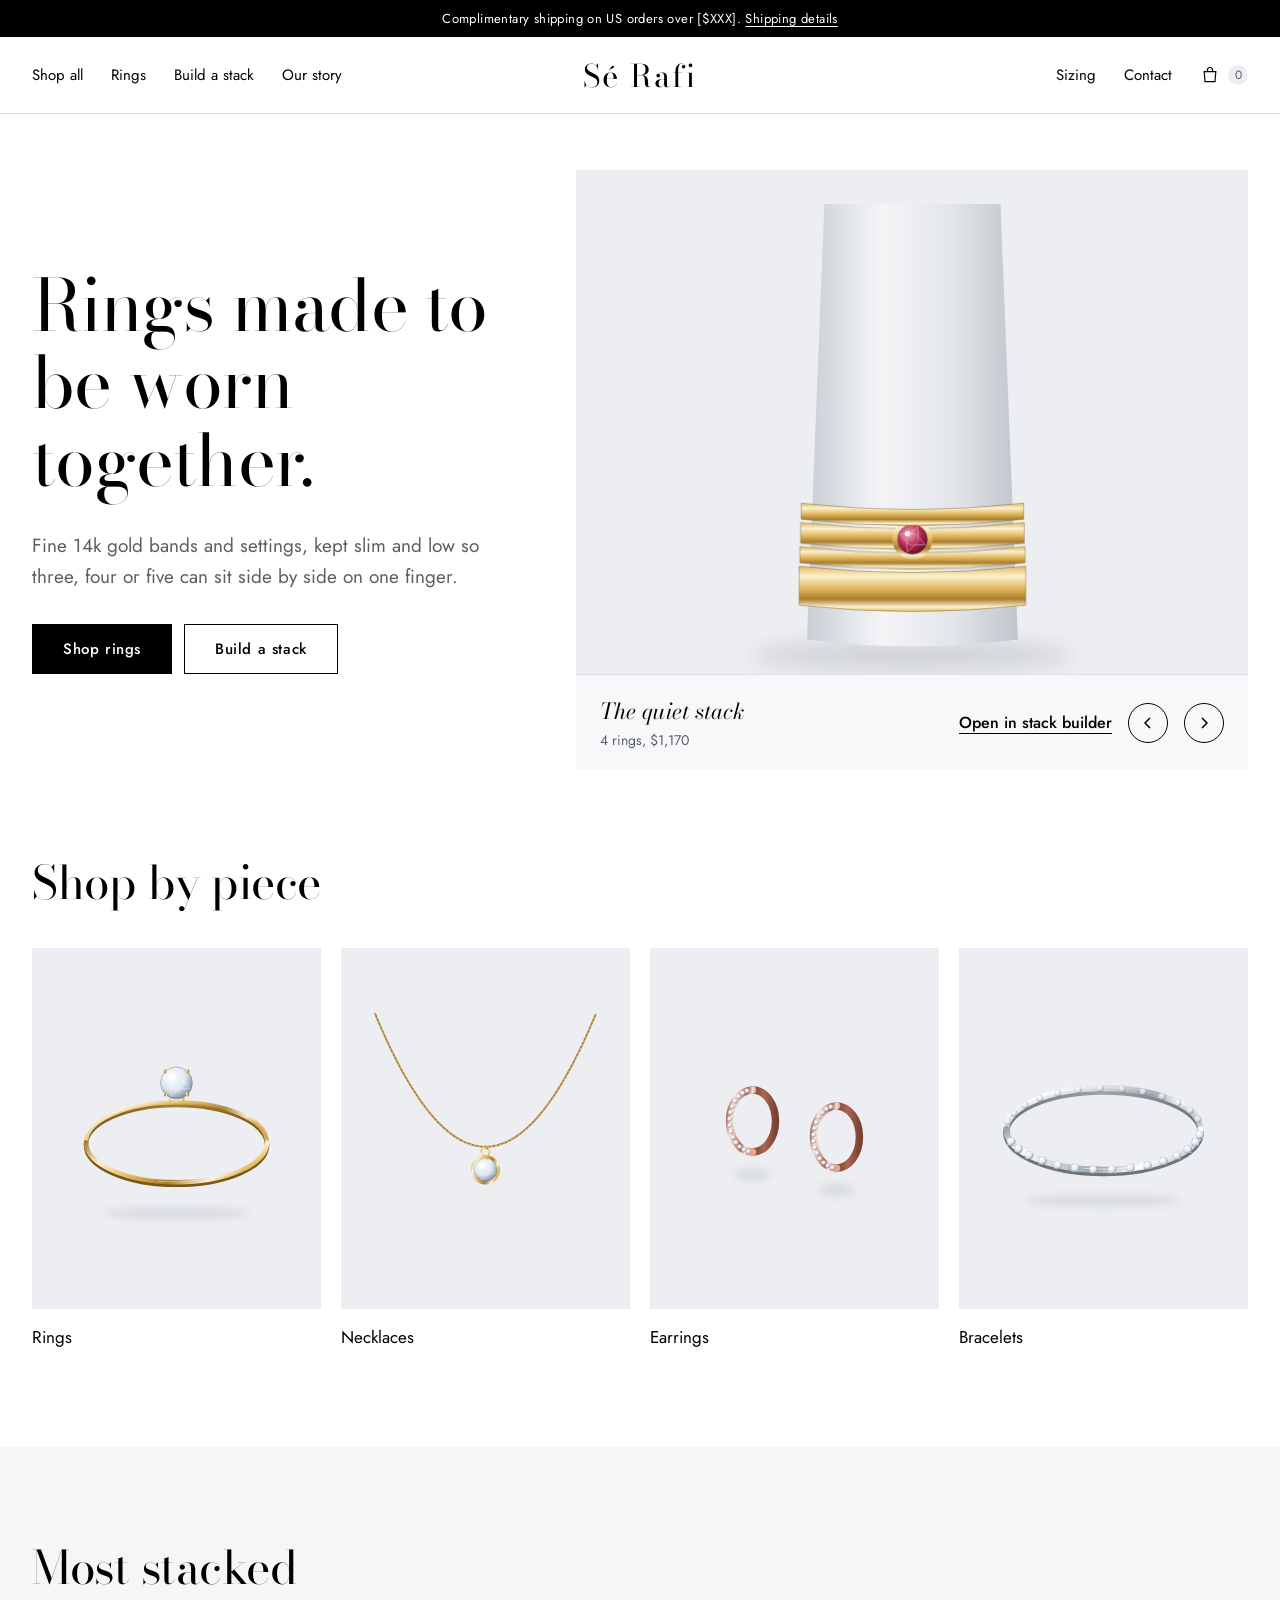
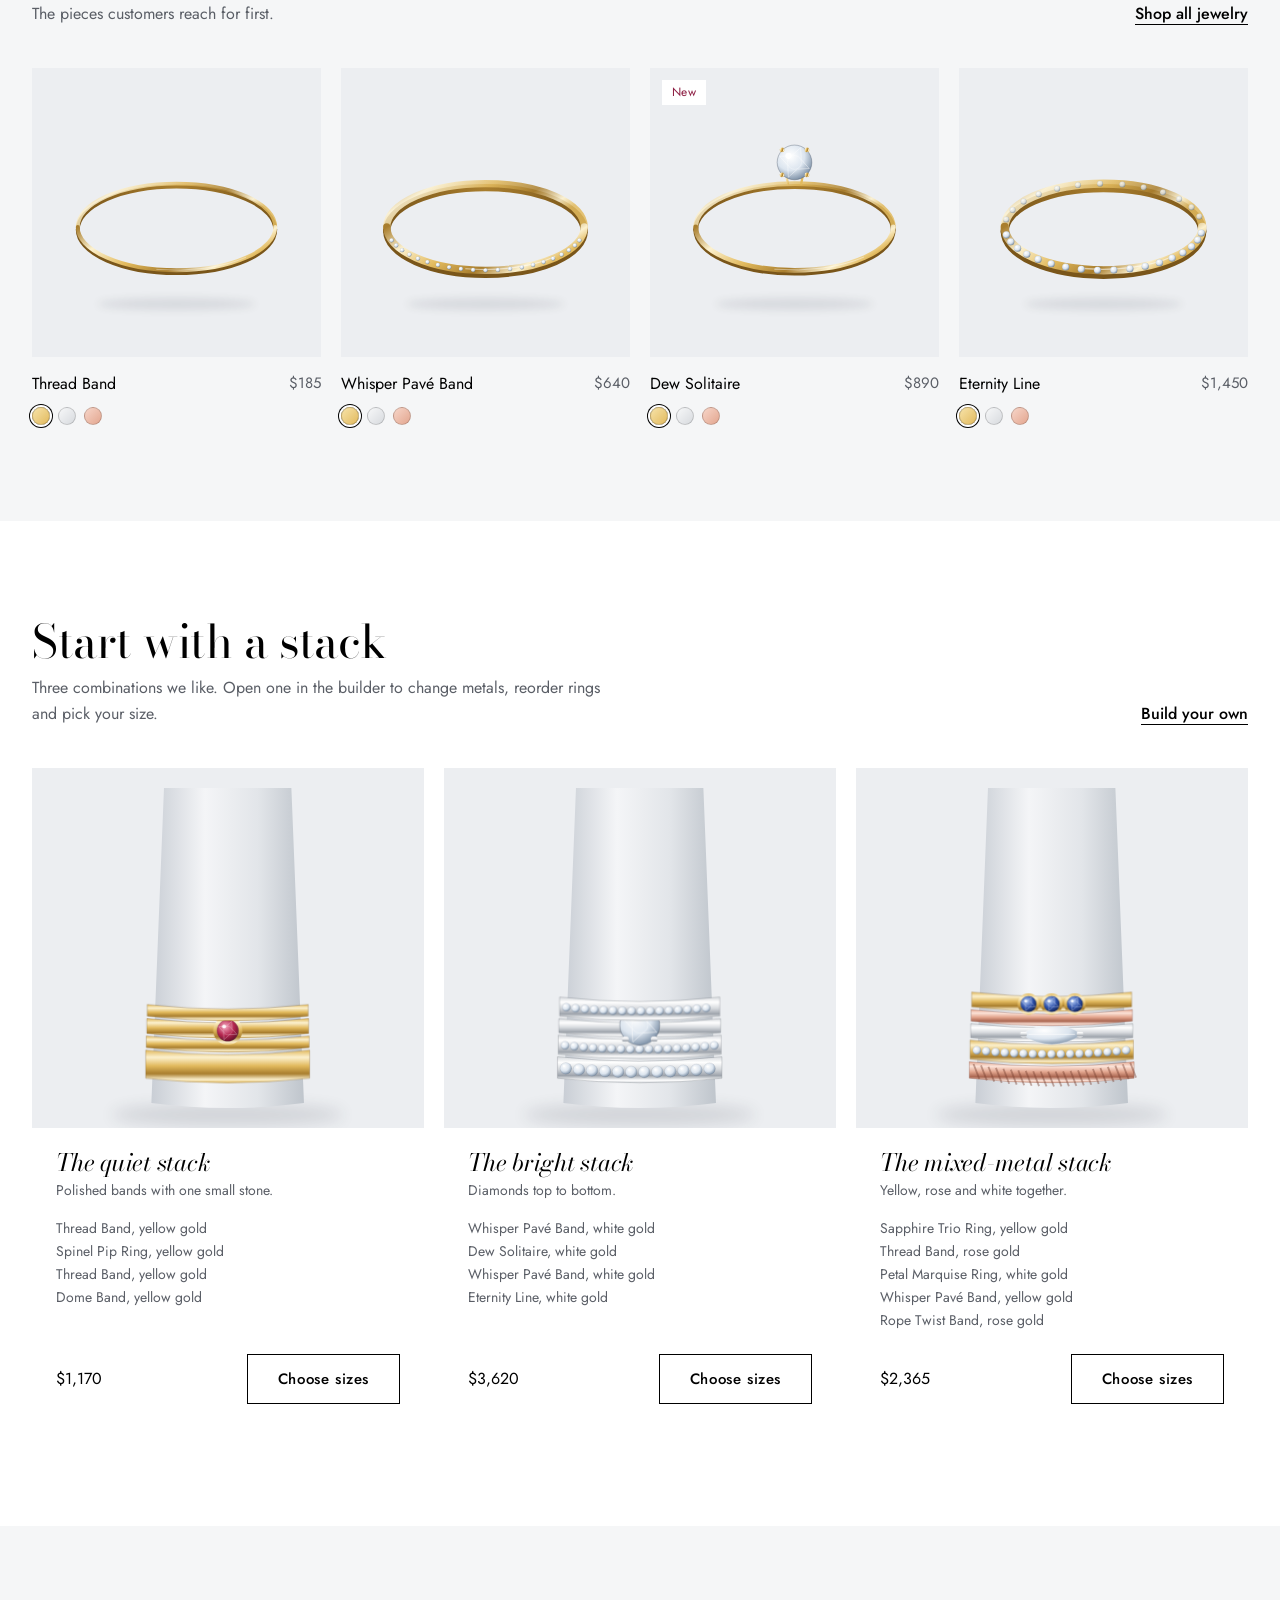
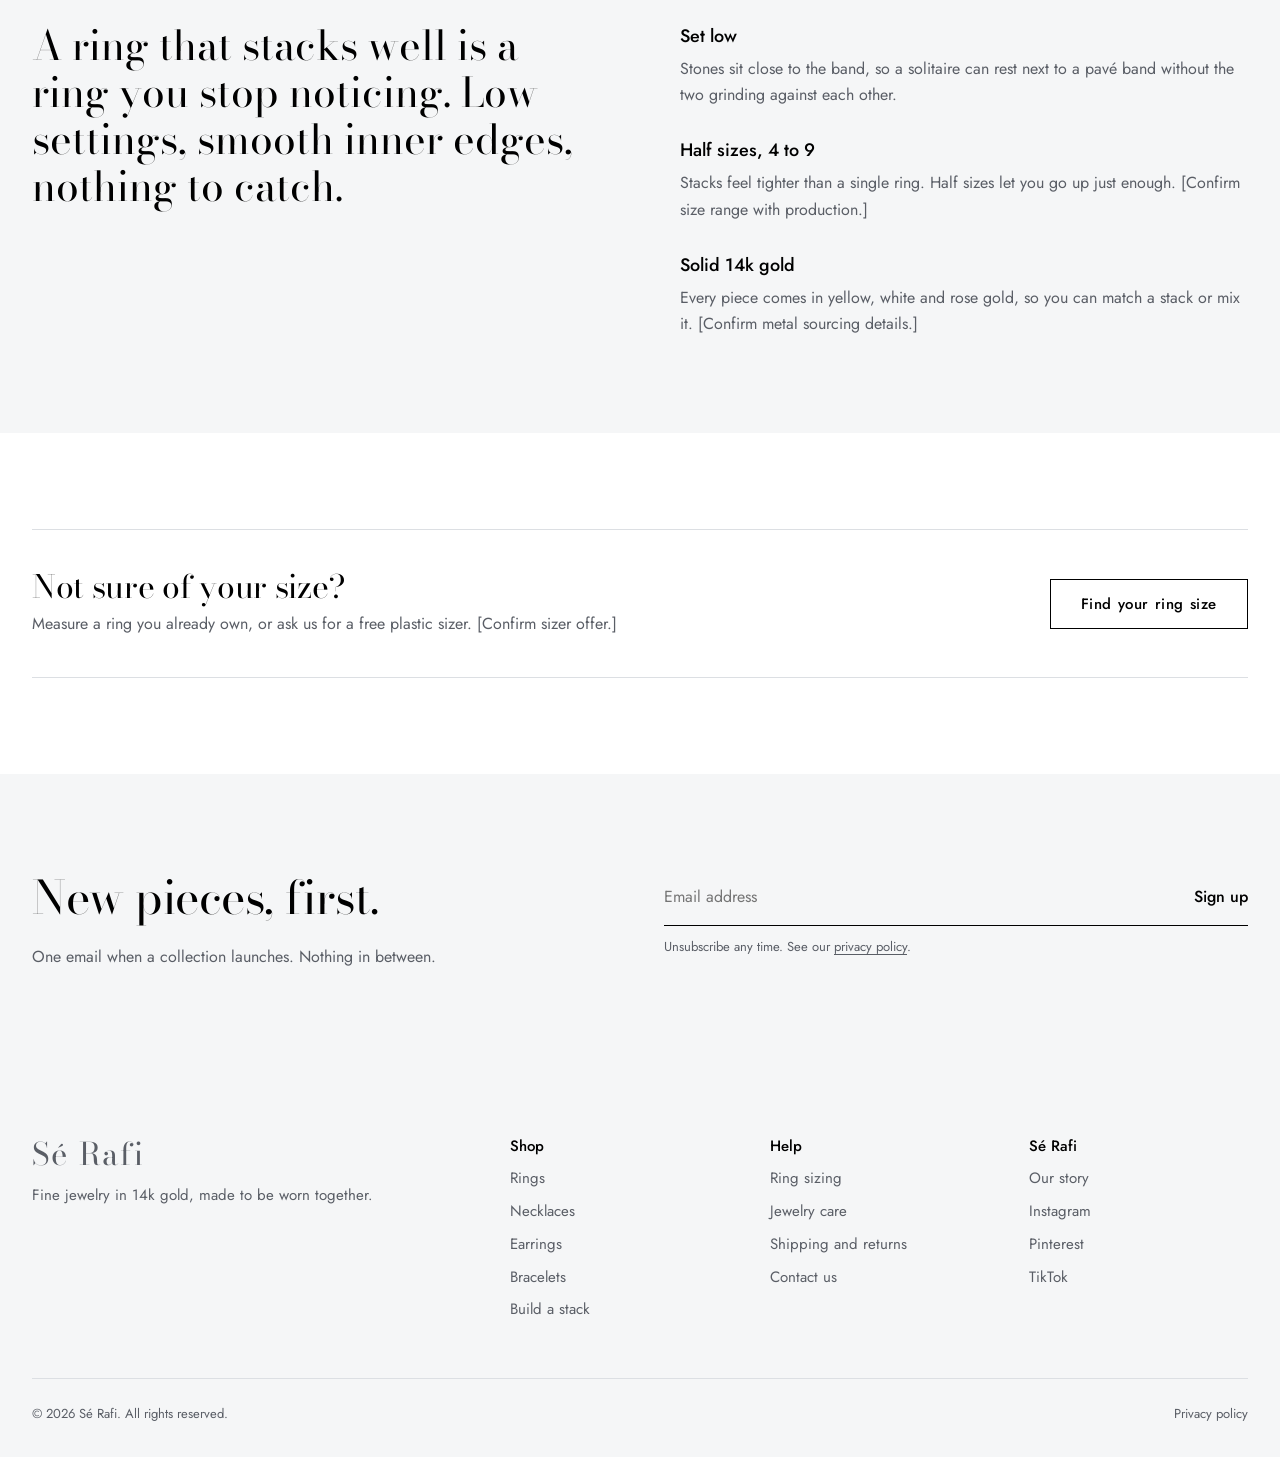
==== index.html @ bdb76cb0 "Build Sé Rafi mockup storefront with Shopify Storefront API hookup Static multi-page site (home, sho" ====
<!doctype html>
<html lang="en">
<head>
<meta charset="utf-8">
<meta name="viewport" content="width=device-width, initial-scale=1">
<title>Sé Rafi | Stackable Fine Jewelry in 14k Gold</title>
<meta name="description" content="Sé Rafi makes fine stackable rings, necklaces, earrings and bracelets in 14k gold with diamonds and colored stones.">
<meta name="robots" content="index, follow, max-image-preview:large">
<link rel="canonical" href="https://bhaleyart.github.io/serafi/">
<meta name="theme-color" content="#FFFFFF">
<meta property="og:type" content="website">
<meta property="og:site_name" content="Sé Rafi">
<meta property="og:locale" content="en_US">
<meta property="og:title" content="Sé Rafi | Stackable Fine Jewelry in 14k Gold">
<meta property="og:description" content="Sé Rafi makes fine stackable rings, necklaces, earrings and bracelets in 14k gold with diamonds and colored stones.">
<meta property="og:url" content="https://bhaleyart.github.io/serafi/">
<meta property="og:image" content="https://bhaleyart.github.io/serafi/assets/og-image.png">
<meta property="og:image:width" content="1200">
<meta property="og:image:height" content="630">
<meta property="og:image:alt" content="A stack of gold and diamond rings on a porcelain hand form">
<meta name="twitter:card" content="summary_large_image">
<meta name="twitter:title" content="Sé Rafi | Stackable Fine Jewelry in 14k Gold">
<meta name="twitter:description" content="Sé Rafi makes fine stackable rings, necklaces, earrings and bracelets in 14k gold with diamonds and colored stones.">
<meta name="twitter:image" content="https://bhaleyart.github.io/serafi/assets/og-image.png">
<link rel="icon" href="favicon.ico" sizes="any">
<link rel="icon" href="assets/favicon.svg" type="image/svg+xml">
<link rel="apple-touch-icon" href="assets/apple-touch-icon.png">
<link rel="manifest" href="site.webmanifest">
<script type="application/ld+json">
{
  "@context": "https://schema.org",
  "@graph": [
    {
      "@type": "JewelryStore",
      "@id": "https://bhaleyart.github.io/serafi/#store",
      "name": "Sé Rafi",
      "url": "https://bhaleyart.github.io/serafi/",
      "logo": "https://bhaleyart.github.io/serafi/assets/logo.png",
      "image": "https://bhaleyart.github.io/serafi/assets/og-image.png",
      "description": "Sé Rafi makes fine stackable rings, necklaces, earrings and bracelets in 14k gold with diamonds and colored stones."
    },
    {
      "@type": "WebSite",
      "@id": "https://bhaleyart.github.io/serafi/#website",
      "name": "Sé Rafi",
      "url": "https://bhaleyart.github.io/serafi/",
      "publisher": {
        "@id": "https://bhaleyart.github.io/serafi/#store"
      }
    }
  ]
}
</script>
<link rel="preconnect" href="https://fonts.googleapis.com">
<link rel="preconnect" href="https://fonts.gstatic.com" crossorigin>
<link href="https://fonts.googleapis.com/css2?family=Bodoni+Moda:ital,opsz,wght@0,6..96,400;0,6..96,500;1,6..96,400&family=Jost:wght@400;500&display=swap" rel="stylesheet">
<link rel="stylesheet" href="css/style.css">
</head>
<body data-root="" data-page="home">
<a class="skip-link" href="#main">Skip to main content</a>
<div class="announce">Complimentary shipping on US orders over [$XXX]. <a href="care/#shipping">Shipping details</a></div>
<header class="site-header">
  <div class="container">
    <div class="nav-left">
      <button class="nav-toggle" aria-label="Open menu" aria-expanded="false" aria-controls="site-nav">
        <svg viewBox="0 0 24 24" fill="none" stroke="currentColor" stroke-width="1.4" stroke-linecap="round" aria-hidden="true"><path d="M4 7h16M4 12h16M4 17h16"/></svg>
      </button>
      <nav class="nav" id="site-nav" aria-label="Main">
        <a href="shop/">Shop all</a>
        <a href="shop/?category=rings">Rings</a>
        <a href="stack/">Build a stack</a>
        <a href="about/">Our story</a>
        <a href="care/" class="only-sm">Sizing and care</a>
        <a href="contact/" class="only-sm">Contact</a>
      </nav>
    </div>
    <a class="wordmark" href="./" aria-label="Sé Rafi home">Sé Rafi</a>
    <div class="nav-right">
      <a class="hide-sm" href="care/#sizing">Sizing</a>
      <a class="hide-sm" href="contact/">Contact</a>
      <button type="button" class="bag-btn" data-open-bag aria-controls="bag"><svg viewBox="0 0 24 24" fill="none" stroke="currentColor" stroke-width="1.4" aria-hidden="true"><path d="M5 8h14l-1 12H6L5 8z"/><path d="M9 8V6a3 3 0 0 1 6 0v2"/></svg><span class="visually-hidden">Open bag,</span><span class="bag-count" data-empty>0</span><span class="visually-hidden">items</span></button>
    </div>
  </div>
</header>

<main id="main" tabindex="-1">

  <section class="hero">
    <div class="container">
      <div>
        <h1>Rings made to be worn together.</h1>
        <p class="lead">Fine 14k gold bands and settings, kept slim and low so three, four or five can sit side by side on one finger.</p>
        <div class="btn-row">
          <a class="btn" href="shop/?category=rings">Shop rings</a>
          <a class="btn btn--line" href="stack/">Build a stack</a>
        </div>
      </div>
      <div class="hero-stage" data-hero-stage>
        <div class="stack-view"></div>
        <div class="stage-bar">
          <div>
            <div class="stage-name">&nbsp;</div>
            <div class="stage-price small">&nbsp;</div>
          </div>
          <span class="spacer"></span>
          <a class="text-link" data-stage-link href="stack/">Open in stack builder</a>
          <button type="button" class="icon-btn" data-stage-prev aria-label="Previous stack"><svg viewBox="0 0 16 16" fill="none" stroke="currentColor" stroke-width="1.5" aria-hidden="true"><path d="M10 3L5 8l5 5"/></svg></button>
          <button type="button" class="icon-btn" data-stage-next aria-label="Next stack"><svg viewBox="0 0 16 16" fill="none" stroke="currentColor" stroke-width="1.5" aria-hidden="true"><path d="M6 3l5 5-5 5"/></svg></button>
        </div>
      </div>
    </div>
  </section>

  <section class="section" style="padding-top:0" aria-labelledby="cat-h">
    <div class="container">
      <div class="section-head"><h2 id="cat-h">Shop by piece</h2></div>
      <div class="cat-grid">
        <a class="cat-tile" href="shop/?category=rings"><div class="img"><img data-cat-img="rings" alt=""></div><span>Rings</span></a>
        <a class="cat-tile" href="shop/?category=necklaces"><div class="img"><img data-cat-img="necklaces" alt=""></div><span>Necklaces</span></a>
        <a class="cat-tile" href="shop/?category=earrings"><div class="img"><img data-cat-img="earrings" alt=""></div><span>Earrings</span></a>
        <a class="cat-tile" href="shop/?category=bracelets"><div class="img"><img data-cat-img="bracelets" alt=""></div><span>Bracelets</span></a>
      </div>
    </div>
  </section>

  <section class="section section--mist" aria-labelledby="best-h">
    <div class="container">
      <div class="section-head">
        <div><h2 id="best-h">Most stacked</h2><p>The pieces customers reach for first.</p></div>
        <a class="text-link" href="shop/">Shop all jewelry</a>
      </div>
      <div class="product-grid" data-grid="bestsellers"></div>
    </div>
  </section>

  <section class="section" aria-labelledby="stacks-h">
    <div class="container">
      <div class="section-head">
        <div><h2 id="stacks-h">Start with a stack</h2><p>Three combinations we like. Open one in the builder to change metals, reorder rings and pick your size.</p></div>
        <a class="text-link" href="stack/">Build your own</a>
      </div>
      <div class="stacks" data-stacks></div>
    </div>
  </section>

  <section class="section section--mist" aria-labelledby="craft-h">
    <div class="container craft">
      <div>
        <h2 id="craft-h" class="visually-hidden">How the rings are made</h2>
        <blockquote>A ring that stacks well is a ring you stop noticing. Low settings, smooth inner edges, nothing to catch.</blockquote>
      </div>
      <dl>
        <div><dt>Set low</dt><dd>Stones sit close to the band, so a solitaire can rest next to a pavé band without the two grinding against each other.</dd></div>
        <div><dt>Half sizes, 4 to 9</dt><dd>Stacks feel tighter than a single ring. Half sizes let you go up just enough. [Confirm size range with production.]</dd></div>
        <div><dt>Solid 14k gold</dt><dd>Every piece comes in yellow, white and rose gold, so you can match a stack or mix it. [Confirm metal sourcing details.]</dd></div>
      </dl>
    </div>
  </section>

  <section class="section" aria-labelledby="size-h">
    <div class="container">
      <div class="band">
        <div><h2 id="size-h">Not sure of your size?</h2><p>Measure a ring you already own, or ask us for a free plastic sizer. [Confirm sizer offer.]</p></div>
        <a class="btn btn--line" href="care/#sizing">Find your ring size</a>
      </div>
    </div>
  </section>

</main>

<section class="section section--mist" aria-labelledby="news-h">
  <div class="container newsletter">
    <div>
      <h2 id="news-h">New pieces, first.</h2>
      <p class="muted" style="margin:0">One email when a collection launches. Nothing in between.</p>
    </div>
    <div>
      <form class="inline-form" action="https://formspree.io/f/YOUR_FORM_ID" method="post" data-placeholder-form>
        <label class="visually-hidden" for="news-email">Email address</label>
        <input id="news-email" type="email" name="email" placeholder="Email address" autocomplete="email" required>
        <button type="submit">Sign up</button>
      </form>
      <p class="form-note" data-form-note>Unsubscribe any time. See our <a href="privacy/">privacy policy</a>.</p>
    </div>
  </div>
</section>

<footer class="site-footer">
  <div class="container">
    <div class="footer-grid">
      <div>
        <a class="wordmark" href="./">Sé Rafi</a>
        <p class="muted" style="max-width:24em">Fine jewelry in 14k gold, made to be worn together.</p>
      </div>
      <div>
        <h3>Shop</h3>
        <ul>
          <li><a href="shop/?category=rings">Rings</a></li>
          <li><a href="shop/?category=necklaces">Necklaces</a></li>
          <li><a href="shop/?category=earrings">Earrings</a></li>
          <li><a href="shop/?category=bracelets">Bracelets</a></li>
          <li><a href="stack/">Build a stack</a></li>
        </ul>
      </div>
      <div>
        <h3>Help</h3>
        <ul>
          <li><a href="care/#sizing">Ring sizing</a></li>
          <li><a href="care/#care">Jewelry care</a></li>
          <li><a href="care/#shipping">Shipping and returns</a></li>
          <li><a href="contact/">Contact us</a></li>
        </ul>
      </div>
      <div>
        <h3>Sé Rafi</h3>
        <ul>
          <li><a href="about/">Our story</a></li>
          <li><a href="#">Instagram</a></li>
          <li><a href="#">Pinterest</a></li>
          <li><a href="#">TikTok</a></li>
        </ul>
      </div>
    </div>
    <div class="footer-base">
      <span>&copy; <span data-year>2026</span> Sé Rafi. All rights reserved.</span>
      <a href="privacy/">Privacy policy</a>
    </div>
  </div>
</footer>

<div class="drawer-scrim" data-close-bag></div>
<aside class="drawer" id="bag" aria-hidden="true" aria-labelledby="bag-h" role="dialog" aria-modal="true">
  <div class="drawer-head">
    <h2 id="bag-h">Your bag</h2>
    <button type="button" class="icon-btn" data-close-bag aria-label="Close bag"><svg viewBox="0 0 16 16" fill="none" stroke="currentColor" stroke-width="1.5" aria-hidden="true"><path d="M3.5 3.5l9 9M12.5 3.5l-9 9"/></svg></button>
  </div>
  <div class="drawer-body"></div>
  <div class="drawer-foot" hidden>
    <div class="total"><span>Subtotal</span><span data-subtotal></span></div>
    <p class="small muted" style="margin:0">Shipping and taxes are calculated at checkout.</p>
    <button type="button" class="btn btn--block" data-checkout>Check out</button>
    <p class="demo-note" data-demo-note hidden>This is a demo store. Checkout opens once the Shopify store is connected.</p>
  </div>
</aside>

<script src="js/config.js"></script>
<script src="js/art.js"></script>
<script src="js/catalog.js"></script>
<script src="js/shopify.js"></script>
<script src="js/main.js"></script>
</body>
</html>
---- css/style.css ----
/* Sé Rafi — site styles */
:root {
  --white: #FFFFFF;
  --mist: #F5F6F7;
  --moonstone: #ECEEF1;
  --line: #DCDFE3;
  --hematite: #5A5E66;
  --ink: #000000;
  --spinel: #8E1F44;
  --spinel-dark: #6E1633;
  --yellow: #E2BA5E;
  --white-gold: #D7DADE;
  --rose: #E3A68F;
  --max: 1320px;
  --display: "Bodoni Moda", "Didot", Georgia, serif;
  --body: "Jost", "Futura", system-ui, sans-serif;
}

*, *::before, *::after { box-sizing: border-box; }
html { scroll-behavior: smooth; -webkit-text-size-adjust: 100%; }
body {
  margin: 0;
  font-family: var(--body);
  font-weight: 400;
  font-size: 16px;
  line-height: 1.65;
  color: var(--ink);
  background: var(--white);
  -webkit-font-smoothing: antialiased;
}
img, svg { display: block; max-width: 100%; }
a { color: inherit; text-decoration-thickness: 1px; text-underline-offset: 3px; }
button, input, select, textarea { font: inherit; color: inherit; }
h1, h2, h3 { font-family: var(--display); font-weight: 400; line-height: 1.08; margin: 0 0 .45em; letter-spacing: -.01em; }
h1 { font-size: clamp(40px, 5.6vw, 76px); }
h2 { font-size: clamp(32px, 3.6vw, 48px); }
h3 { font-size: 24px; }
p { margin: 0 0 1em; }
.lead { font-size: 19px; line-height: 1.6; color: var(--hematite); max-width: 34em; }
.muted { color: var(--hematite); }
.small { font-size: 14px; }

:focus-visible { outline: 2px solid var(--spinel); outline-offset: 3px; }
.skip-link { position: absolute; left: -9999px; top: 8px; background: var(--ink); color: var(--white); padding: 10px 16px; z-index: 100; }
.skip-link:focus { left: 8px; }
.visually-hidden { position: absolute !important; width: 1px; height: 1px; overflow: hidden; clip: rect(0 0 0 0); white-space: nowrap; }

.container { width: 100%; max-width: var(--max); margin: 0 auto; padding: 0 32px; }
.section { padding: 96px 0; }
.section--mist { background: var(--mist); }
.section-head { display: flex; align-items: end; justify-content: space-between; gap: 24px; margin-bottom: 40px; flex-wrap: wrap; }
.section-head h2 { margin: 0; }
.section-head p { margin: 8px 0 0; color: var(--hematite); max-width: 36em; }

/* Buttons and links */
.btn {
  display: inline-flex; align-items: center; justify-content: center; gap: 10px;
  min-height: 50px; padding: 0 30px;
  font-family: var(--body); font-weight: 500; font-size: 15px; letter-spacing: .04em;
  text-decoration: none; background: var(--ink); color: var(--white);
  border: 1px solid var(--ink); border-radius: 0; cursor: pointer;
  transition: background .2s, color .2s;
}
.btn:hover { background: var(--spinel-dark); border-color: var(--spinel-dark); }
.btn--line { background: transparent; color: var(--ink); }
.btn--line:hover { background: var(--ink); color: var(--white); border-color: var(--ink); }
.btn--block { width: 100%; }
.btn[disabled], .btn[aria-disabled="true"] { background: var(--line); border-color: var(--line); color: var(--hematite); cursor: not-allowed; }
.btn-row { display: flex; flex-wrap: wrap; gap: 12px; }
.text-link { font-weight: 500; text-decoration: underline; text-underline-offset: 5px; background: none; border: 0; padding: 0; cursor: pointer; }
.text-link:hover { color: var(--spinel); }

/* Announcement + header */
.announce { background: var(--ink); color: var(--white); text-align: center; font-size: 13px; letter-spacing: .03em; padding: 8px 16px; }
.announce a { color: inherit; }
.site-header { position: sticky; top: 0; z-index: 40; background: var(--white); border-bottom: 1px solid var(--line); }
.site-header .container { display: grid; grid-template-columns: 1fr auto 1fr; align-items: center; min-height: 76px; gap: 16px; }
.wordmark { font-family: var(--display); font-size: 31px; letter-spacing: .06em; text-decoration: none; white-space: nowrap; line-height: 1; justify-self: center; }
.nav, .nav-right { display: flex; align-items: center; gap: 28px; font-size: 15px; }
.nav-right { justify-content: flex-end; }
.nav a, .nav-right a, .bag-btn { text-decoration: none; padding: 6px 0; border-bottom: 1px solid transparent; }
.nav a:hover, .nav-right a:hover, .nav a[aria-current="page"] { border-bottom-color: currentColor; }
.bag-btn { background: none; border: 0; cursor: pointer; display: inline-flex; align-items: center; gap: 8px; font-size: 15px; }
.bag-btn svg { width: 20px; height: 20px; }
.bag-count { min-width: 20px; height: 20px; padding: 0 6px; border-radius: 10px; background: var(--ink); color: var(--white); font-size: 12px; line-height: 20px; text-align: center; }
.bag-count[data-empty] { background: var(--moonstone); color: var(--hematite); }
.nav-toggle { display: none; background: none; border: 0; padding: 8px; margin-left: -8px; cursor: pointer; }
.nav-toggle svg { width: 24px; height: 24px; }

/* Hero */
.hero { padding: 56px 0 88px; }
.hero .container { display: grid; grid-template-columns: 5fr 7fr; gap: 64px; align-items: center; }
.hero h1 { max-width: 9.5em; }
.hero .lead { margin-bottom: 32px; }
.hero-stage { background: var(--moonstone); display: grid; grid-template-rows: 1fr auto; min-height: 600px; }
.hero-stage .stack-view { padding: 32px 32px 0; display: flex; justify-content: center; align-items: flex-end; }
.hero-stage .stack-view svg { height: 470px; width: auto; }
.stage-bar { display: flex; align-items: center; gap: 16px; padding: 18px 24px; background: rgba(255,255,255,.6); border-top: 1px solid var(--line); }
.stage-bar .stage-name { font-family: var(--display); font-style: italic; font-size: 22px; }
.stage-bar .stage-price { color: var(--hematite); }
.stage-bar .spacer { flex: 1; }
.icon-btn { width: 40px; height: 40px; display: inline-grid; place-items: center; border: 1px solid var(--ink); background: transparent; cursor: pointer; border-radius: 50%; }
.icon-btn:hover { background: var(--ink); color: var(--white); }
.icon-btn svg { width: 16px; height: 16px; }

/* The ring drop: rings settle onto the form one after another */
.stack-ring { animation: settle .55s cubic-bezier(.2,.8,.3,1) both; animation-delay: calc(var(--i) * 90ms); }
@keyframes settle { from { transform: translateY(-46px); opacity: 0; } to { transform: none; opacity: 1; } }
@media (prefers-reduced-motion: reduce) {
  .stack-ring { animation: none; }
  html { scroll-behavior: auto; }
}

/* Category tiles */
.cat-grid { display: grid; grid-template-columns: repeat(4, 1fr); gap: 20px; }
.cat-tile { text-decoration: none; display: block; }
.cat-tile .img { background: var(--moonstone); aspect-ratio: 4 / 5; display: grid; place-items: center; overflow: hidden; }
.cat-tile .img img { width: 92%; transition: transform .5s ease; }
.cat-tile:hover .img img { transform: scale(1.04); }
.cat-tile span { display: block; margin-top: 14px; font-size: 17px; }
.cat-tile:hover span { text-decoration: underline; text-underline-offset: 5px; }

/* Product grid + cards */
.product-grid { display: grid; grid-template-columns: repeat(4, 1fr); gap: 40px 20px; }
.card { position: relative; }
.card-img { display: block; background: var(--moonstone); aspect-ratio: 1; overflow: hidden; }
.card-img img { width: 100%; height: 100%; object-fit: cover; }
.card-body { padding-top: 14px; display: grid; grid-template-columns: 1fr auto; gap: 2px 12px; align-items: start; }
.card-title { font-size: 16px; text-decoration: none; }
.card-title::after { content: ""; position: absolute; inset: 0 0 auto 0; aspect-ratio: 1; }
.card-title:hover { text-decoration: underline; }
.card-price { color: var(--hematite); font-size: 15px; }
.card .swatches { grid-column: 1 / -1; margin-top: 8px; position: relative; z-index: 1; }
.badge { position: absolute; top: 12px; left: 12px; z-index: 1; font-size: 12px; letter-spacing: .03em; background: var(--white); padding: 3px 10px; }
.badge--new { color: var(--spinel); }

.swatches { display: flex; gap: 8px; }
.swatch { width: 18px; height: 18px; border-radius: 50%; border: 1px solid rgba(0,0,0,.18); padding: 0; cursor: pointer; background: var(--yellow); }
.swatch[data-metal="white"] { background: linear-gradient(135deg, #F7F8F9, var(--white-gold)); }
.swatch[data-metal="yellow"] { background: linear-gradient(135deg, #F7E3A9, var(--yellow)); }
.swatch[data-metal="rose"] { background: linear-gradient(135deg, #F7D6C9, var(--rose)); }
.swatch[aria-pressed="true"], .swatch[aria-checked="true"] { box-shadow: 0 0 0 2px var(--white), 0 0 0 3px var(--ink); }

/* Ready-made stacks */
.stacks { display: grid; grid-template-columns: repeat(3, 1fr); gap: 20px; }
.stack-card { background: var(--white); display: flex; flex-direction: column; }
.stack-card .stack-view { background: var(--moonstone); height: 360px; padding-top: 20px; display: flex; justify-content: center; align-items: flex-end; overflow: hidden; }
.stack-card .stack-view svg { height: 340px; width: auto; }
.stack-card .body { padding: 22px 24px 26px; display: flex; flex-direction: column; gap: 4px; flex: 1; }
.stack-card h3 { margin: 0; font-style: italic; }
.stack-card ul { list-style: none; padding: 0; margin: 10px 0 18px; font-size: 14px; color: var(--hematite); }
.stack-card .row { margin-top: auto; display: flex; align-items: center; justify-content: space-between; gap: 12px; }

/* Craft */
.craft { display: grid; grid-template-columns: 1fr 1fr; gap: 80px; }
.craft blockquote { margin: 0; font-family: var(--display); font-size: clamp(30px, 3.2vw, 44px); line-height: 1.15; }
.craft dl { margin: 0; display: grid; gap: 28px; }
.craft dt { font-size: 18px; font-weight: 500; margin-bottom: 4px; }
.craft dd { margin: 0; color: var(--hematite); }

/* Split band (sizing) */
.band { display: grid; grid-template-columns: 1fr auto; gap: 32px; align-items: center; border-top: 1px solid var(--line); border-bottom: 1px solid var(--line); padding: 40px 0; }
.band h2 { font-size: 32px; margin: 0 0 6px; }
.band p { margin: 0; color: var(--hematite); }

/* Newsletter */
.newsletter { display: grid; grid-template-columns: 1fr 1fr; gap: 48px; align-items: end; }
.inline-form { display: flex; border-bottom: 1px solid var(--ink); }
.inline-form input { flex: 1; border: 0; background: transparent; padding: 14px 0; font-size: 16px; min-width: 0; }
.inline-form input:focus { outline: none; }
.inline-form:focus-within { border-bottom-width: 2px; }
.inline-form button { border: 0; background: none; font-weight: 500; cursor: pointer; padding: 0 0 0 16px; }
.form-note { font-size: 13px; color: var(--hematite); margin-top: 10px; }

/* Footer */
.site-footer { background: var(--mist); padding: 72px 0 32px; margin-top: 0; font-size: 15px; }
.footer-grid { display: grid; grid-template-columns: 2fr 1fr 1fr 1fr; gap: 40px; }
.site-footer .wordmark { display: inline-block; margin-bottom: 14px; }
.site-footer h3 { font-family: var(--body); font-size: 15px; font-weight: 500; margin: 0 0 12px; letter-spacing: 0; }
.site-footer ul { list-style: none; margin: 0; padding: 0; display: grid; gap: 8px; }
.site-footer a { text-decoration: none; color: var(--hematite); }
.site-footer a:hover { color: var(--ink); text-decoration: underline; }
.footer-base { margin-top: 56px; padding-top: 24px; border-top: 1px solid var(--line); display: flex; justify-content: space-between; gap: 16px; flex-wrap: wrap; color: var(--hematite); font-size: 13px; }

/* Page header for inner pages */
.page-head { padding: 56px 0 28px; }
.page-head h1 { margin-bottom: 10px; }
.crumbs { font-size: 14px; color: var(--hematite); margin-bottom: 18px; }
.crumbs a { text-decoration: none; }
.crumbs a:hover { text-decoration: underline; }

/* Shop filters */
.filters { display: flex; flex-wrap: wrap; align-items: center; gap: 16px 32px; padding: 16px 0; border-top: 1px solid var(--line); border-bottom: 1px solid var(--line); margin-bottom: 40px; }
.tabs { display: flex; flex-wrap: wrap; gap: 4px 24px; }
.tab { background: none; border: 0; padding: 6px 0; cursor: pointer; border-bottom: 1px solid transparent; font-size: 15px; }
.tab[aria-pressed="true"] { border-bottom-color: var(--ink); }
.tab:hover { border-bottom-color: var(--hematite); }
.filters .spacer { flex: 1; }
.filter-metal { display: flex; align-items: center; gap: 10px; font-size: 14px; color: var(--hematite); }
.select { appearance: none; border: 1px solid var(--line); background: var(--white) url("data:image/svg+xml,%3Csvg xmlns='http://www.w3.org/2000/svg' viewBox='0 0 12 8'%3E%3Cpath d='M1 1l5 5 5-5' fill='none' stroke='%23000' stroke-width='1.3'/%3E%3C/svg%3E") no-repeat right 12px center / 10px; padding: 9px 36px 9px 12px; font-size: 14px; cursor: pointer; border-radius: 0; }
.result-count { font-size: 14px; color: var(--hematite); }
.empty { padding: 64px 0; text-align: center; color: var(--hematite); }

/* Product page */
.pdp { display: grid; grid-template-columns: 7fr 5fr; gap: 64px; padding: 32px 0 96px; align-items: start; }
.gallery-main { background: var(--moonstone); aspect-ratio: 1; }
.gallery-main img { width: 100%; height: 100%; object-fit: cover; }
.thumbs { display: flex; gap: 10px; margin-top: 10px; }
.thumb { width: 84px; height: 84px; background: var(--moonstone); border: 1px solid transparent; padding: 0; cursor: pointer; }
.thumb img { width: 100%; height: 100%; object-fit: cover; }
.thumb[aria-current="true"] { border-color: var(--ink); }
.pdp-info { position: sticky; top: 100px; }
.pdp-info h1 { font-size: clamp(34px, 3.4vw, 46px); margin-bottom: 8px; }
.pdp-price { font-size: 20px; margin-bottom: 24px; }
.option { border: 0; padding: 0; margin: 0 0 24px; }
.option legend { font-size: 15px; margin-bottom: 10px; display: flex; gap: 8px; width: 100%; }
.option legend .val { color: var(--hematite); }
.option legend .aside { margin-left: auto; font-size: 14px; }
.option .swatches .swatch { width: 30px; height: 30px; }
.size-grid { display: grid; grid-template-columns: repeat(6, 1fr); gap: 6px; }
.size-btn { min-height: 44px; border: 1px solid var(--line); background: var(--white); cursor: pointer; font-size: 14px; }
.size-btn:hover { border-color: var(--ink); }
.size-btn[aria-checked="true"] { background: var(--ink); color: var(--white); border-color: var(--ink); }
.size-btn[data-soldout] { color: #A3A7AD; text-decoration: line-through; }
.pdp-actions { display: grid; gap: 12px; margin: 8px 0 12px; }
.status { min-height: 1.6em; font-size: 14px; color: var(--hematite); }
.status[data-tone="error"] { color: var(--spinel); }
.pdp-desc { margin-top: 28px; }
.accordion { border-top: 1px solid var(--line); margin-top: 28px; }
.accordion details { border-bottom: 1px solid var(--line); }
.accordion summary { list-style: none; cursor: pointer; padding: 16px 0; display: flex; justify-content: space-between; font-weight: 500; }
.accordion summary::-webkit-details-marker { display: none; }
.accordion summary::after { content: "+"; font-weight: 300; font-size: 22px; line-height: 1; }
.accordion details[open] summary::after { content: "\2212"; }
.accordion .content { padding: 0 0 18px; color: var(--hematite); }
.accordion ul { margin: 0; padding-left: 18px; }

/* Stack builder */
.builder { display: grid; grid-template-columns: 5fr 7fr; gap: 56px; padding: 16px 0 96px; align-items: start; }
.builder-stage { position: sticky; top: 100px; background: var(--moonstone); display: flex; flex-direction: column; }
.builder-stage .stack-view { display: flex; justify-content: center; align-items: flex-end; padding: 24px 24px 0; min-height: 520px; }
.builder-stage .stack-view svg { height: 500px; width: auto; }
.builder-stage .stage-bar { flex-wrap: wrap; }
.builder-empty { align-self: center; margin: auto; text-align: center; color: var(--hematite); max-width: 18em; }
.presets { display: flex; flex-wrap: wrap; gap: 8px; margin-bottom: 32px; }
.chip { border: 1px solid var(--line); background: var(--white); padding: 8px 16px; cursor: pointer; font-size: 14px; border-radius: 999px; }
.chip:hover { border-color: var(--ink); }
.my-stack { list-style: none; margin: 0 0 32px; padding: 0; border-top: 1px solid var(--line); }
.my-stack li { display: grid; grid-template-columns: 56px 1fr auto auto; gap: 16px; align-items: center; padding: 12px 0; border-bottom: 1px solid var(--line); }
.my-stack img { width: 56px; height: 56px; background: var(--moonstone); }
.my-stack .name { font-size: 15px; }
.my-stack .name small { display: block; color: var(--hematite); font-size: 13px; }
.row-tools { display: flex; gap: 4px; }
.row-tools button { width: 32px; height: 32px; border: 1px solid var(--line); background: var(--white); cursor: pointer; display: grid; place-items: center; }
.row-tools button:hover:not([disabled]) { border-color: var(--ink); }
.row-tools button[disabled] { opacity: .35; cursor: default; }
.row-tools svg { width: 14px; height: 14px; }
.picker { display: grid; grid-template-columns: repeat(3, 1fr); gap: 16px; }
.pick { border: 1px solid var(--line); background: var(--white); padding: 0 0 12px; cursor: pointer; text-align: left; display: flex; flex-direction: column; }
.pick:hover { border-color: var(--ink); }
.pick img { width: 100%; aspect-ratio: 1; background: var(--moonstone); }
.pick span { padding: 10px 12px 0; font-size: 14px; display: flex; justify-content: space-between; gap: 8px; }
.pick span em { font-style: normal; color: var(--hematite); }
.pick[disabled] { opacity: .45; cursor: not-allowed; }
.builder-size { display: flex; align-items: center; gap: 12px; margin-bottom: 20px; }

/* Content pages */
.prose { max-width: 720px; }
.prose h2 { font-size: 32px; margin-top: 56px; }
.prose h3 { font-size: 22px; margin-top: 32px; }
.prose ul, .prose ol { padding-left: 20px; }
.prose li { margin-bottom: 6px; }
.two-col { display: grid; grid-template-columns: 1fr 1fr; gap: 64px; align-items: start; }
.size-table { width: 100%; border-collapse: collapse; font-size: 15px; margin: 16px 0 8px; }
.size-table th, .size-table td { text-align: left; padding: 10px 12px; border-bottom: 1px solid var(--line); }
.size-table th { font-weight: 500; }
.size-table tbody tr:nth-child(even) { background: var(--mist); }
.story-art { background: var(--moonstone); display: flex; justify-content: center; align-items: flex-end; height: 560px; overflow: hidden; }
.story-art svg { height: 540px; width: auto; }

/* Forms */
.form { display: grid; gap: 18px; max-width: 560px; }
.field label { display: block; font-size: 14px; margin-bottom: 6px; }
.field input, .field select, .field textarea { width: 100%; border: 1px solid var(--line); background: var(--white); padding: 12px 14px; border-radius: 0; font-size: 16px; }
.field input:focus, .field select:focus, .field textarea:focus { outline: none; border-color: var(--ink); }
.field textarea { min-height: 140px; resize: vertical; }

/* Bag drawer */
.drawer-scrim { position: fixed; inset: 0; background: rgba(20, 22, 26, .38); opacity: 0; pointer-events: none; transition: opacity .25s; z-index: 60; }
.drawer { position: fixed; top: 0; right: 0; height: 100%; width: min(440px, 100%); background: var(--white); z-index: 61; transform: translateX(100%); transition: transform .3s cubic-bezier(.2,.8,.3,1); display: flex; flex-direction: column; visibility: hidden; }
body.bag-open .drawer { transform: none; visibility: visible; }
body.bag-open .drawer-scrim { opacity: 1; pointer-events: auto; }
.drawer-head { display: flex; align-items: center; justify-content: space-between; padding: 22px 24px; border-bottom: 1px solid var(--line); }
.drawer-head h2 { font-size: 26px; margin: 0; }
.drawer-body { flex: 1; overflow-y: auto; padding: 8px 24px; }
.drawer-foot { padding: 20px 24px 24px; border-top: 1px solid var(--line); display: grid; gap: 12px; }
.drawer-foot .total { display: flex; justify-content: space-between; font-size: 17px; }
.bag-line { display: grid; grid-template-columns: 76px 1fr auto; gap: 14px; padding: 16px 0; border-bottom: 1px solid var(--line); }
.bag-line img { width: 76px; height: 76px; background: var(--moonstone); object-fit: cover; }
.bag-line .t { font-size: 15px; text-decoration: none; }
.bag-line .v, .bag-line .a { font-size: 13px; color: var(--hematite); }
.qty { display: inline-flex; align-items: center; border: 1px solid var(--line); margin-top: 8px; }
.qty button { width: 30px; height: 30px; background: none; border: 0; cursor: pointer; }
.qty span { min-width: 24px; text-align: center; font-size: 14px; }
.bag-line .remove { background: none; border: 0; padding: 0; font-size: 13px; color: var(--hematite); text-decoration: underline; cursor: pointer; margin-left: 12px; }
.bag-empty { padding: 48px 0; text-align: center; color: var(--hematite); }
.demo-note { font-size: 13px; color: var(--hematite); background: var(--mist); padding: 10px 12px; }

.toast { position: fixed; left: 50%; bottom: 24px; transform: translate(-50%, 20px); background: var(--ink); color: var(--white); padding: 12px 20px; font-size: 14px; opacity: 0; pointer-events: none; transition: opacity .2s, transform .2s; z-index: 70; }
.toast.show { opacity: 1; transform: translate(-50%, 0); }

.notfound { padding: 120px 0; text-align: center; }
.notfound .lead { margin: 0 auto 32px; }
.notfound .btn-row { justify-content: center; }

/* Responsive */
@media (max-width: 1080px) {
  .hero .container { grid-template-columns: 1fr; gap: 40px; }
  .hero h1 { max-width: 12em; }
  .product-grid, .cat-grid { grid-template-columns: repeat(3, 1fr); }
  .cat-grid .cat-tile:nth-child(4) { display: none; }
  .craft, .newsletter, .two-col { grid-template-columns: 1fr; gap: 40px; }
  .pdp, .builder { grid-template-columns: 1fr; gap: 40px; }
  .pdp-info, .builder-stage { position: static; }
  .stacks { grid-template-columns: 1fr 1fr; }
  .footer-grid { grid-template-columns: 1fr 1fr; }
}
@media (max-width: 860px) {
  .site-header .container { grid-template-columns: auto 1fr auto; min-height: 64px; }
  .wordmark { font-size: 26px; }
  .nav-toggle { display: inline-flex; }
  .nav { display: none; position: absolute; top: 100%; left: 0; right: 0; background: var(--white); border-bottom: 1px solid var(--line); flex-direction: column; align-items: stretch; gap: 0; padding: 8px 32px 20px; }
  .nav.open { display: flex; }
  .nav a { padding: 12px 0; border-bottom: 1px solid var(--line); }
  .nav-right .hide-sm { display: none; }
}
@media (max-width: 720px) {
  .container { padding: 0 16px; }
  .section { padding: 64px 0; }
  .hero { padding: 32px 0 56px; }
  .hero-stage { min-height: 0; }
  .hero-stage .stack-view svg { height: 360px; }
  .product-grid, .cat-grid { grid-template-columns: 1fr 1fr; gap: 28px 12px; }
  .cat-grid .cat-tile:nth-child(4) { display: block; }
  .stacks { grid-template-columns: 1fr; }
  .band { grid-template-columns: 1fr; }
  .size-grid { grid-template-columns: repeat(4, 1fr); }
  .picker { grid-template-columns: 1fr 1fr; }
  .builder-stage .stack-view { min-height: 380px; }
  .builder-stage .stack-view svg { height: 380px; }
  .my-stack li { grid-template-columns: 48px 1fr; }
  .my-stack li .swatches, .my-stack li .row-tools { grid-column: 2; }
  .footer-grid { grid-template-columns: 1fr; }
  .filters .spacer { display: none; }
  .stage-bar { flex-wrap: wrap; }
}
.only-sm { display: none; }
@media (max-width: 860px) { .nav a.only-sm { display: block; } }
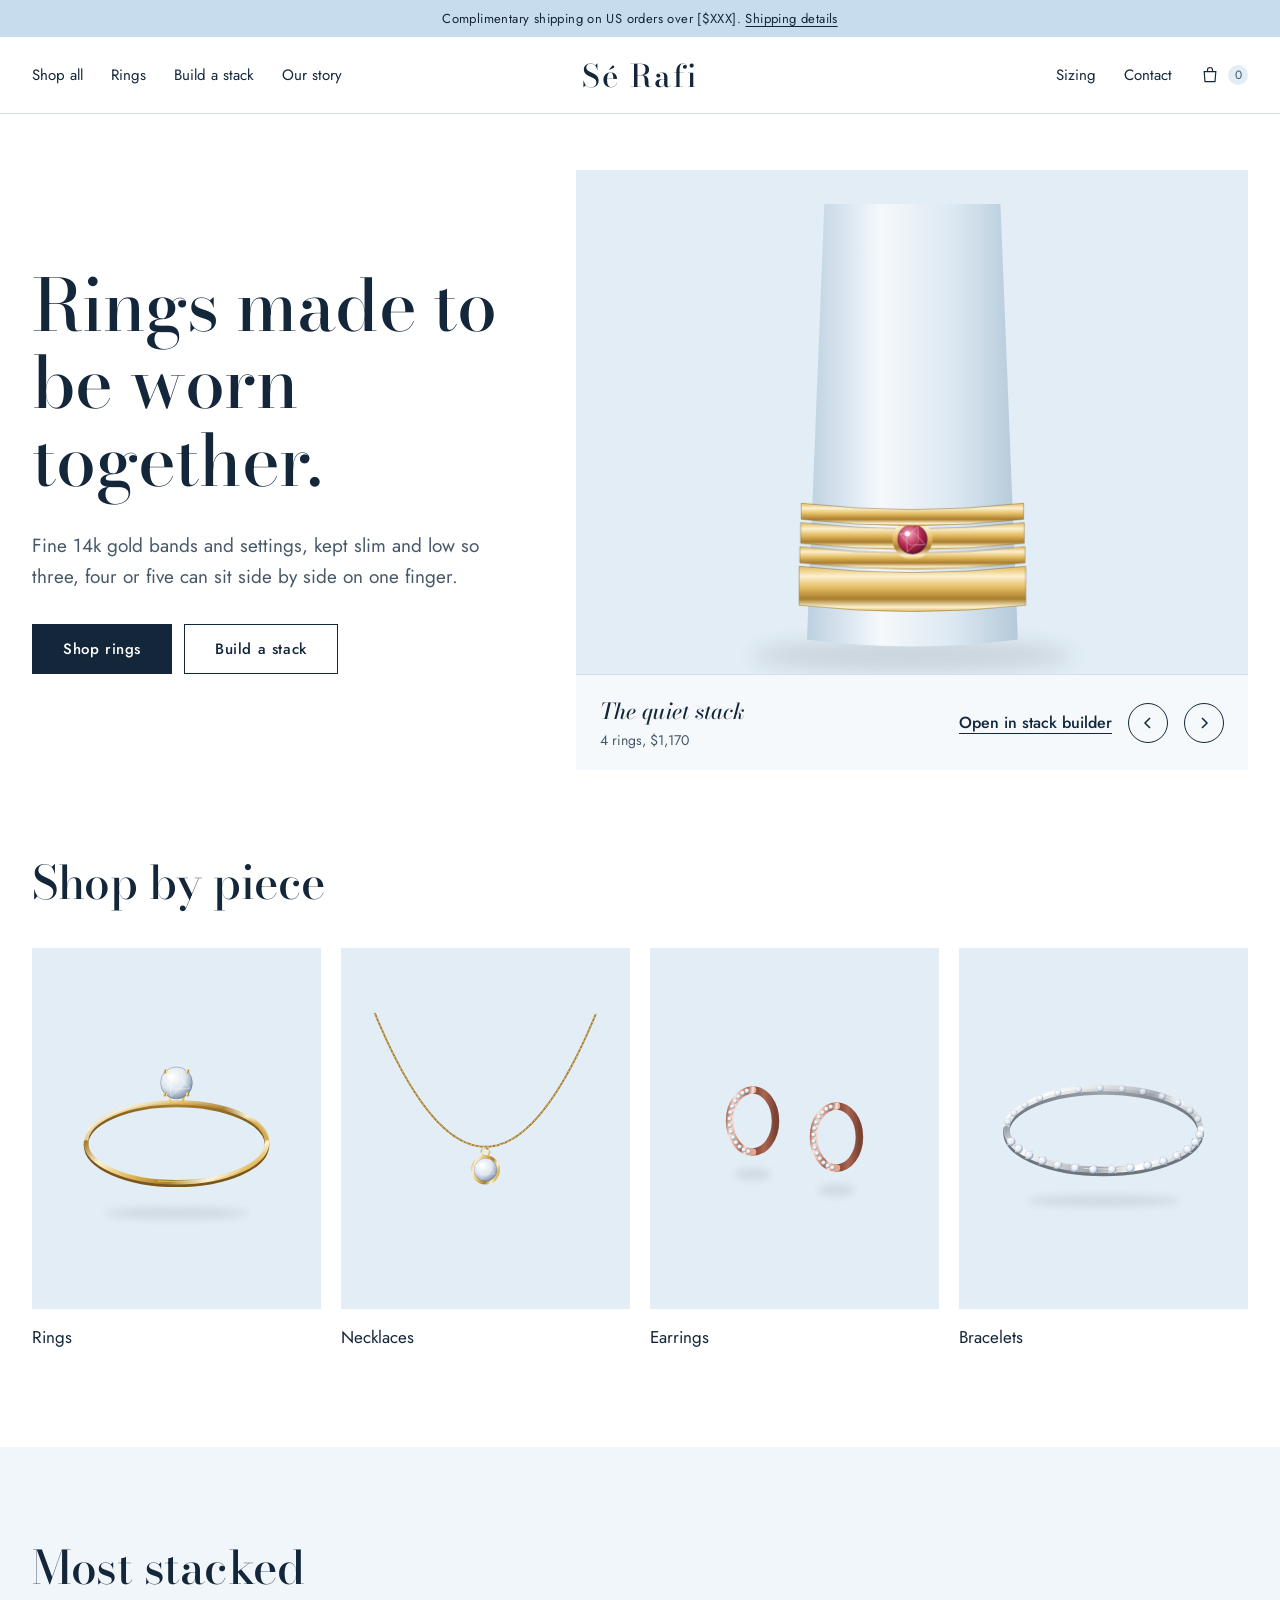
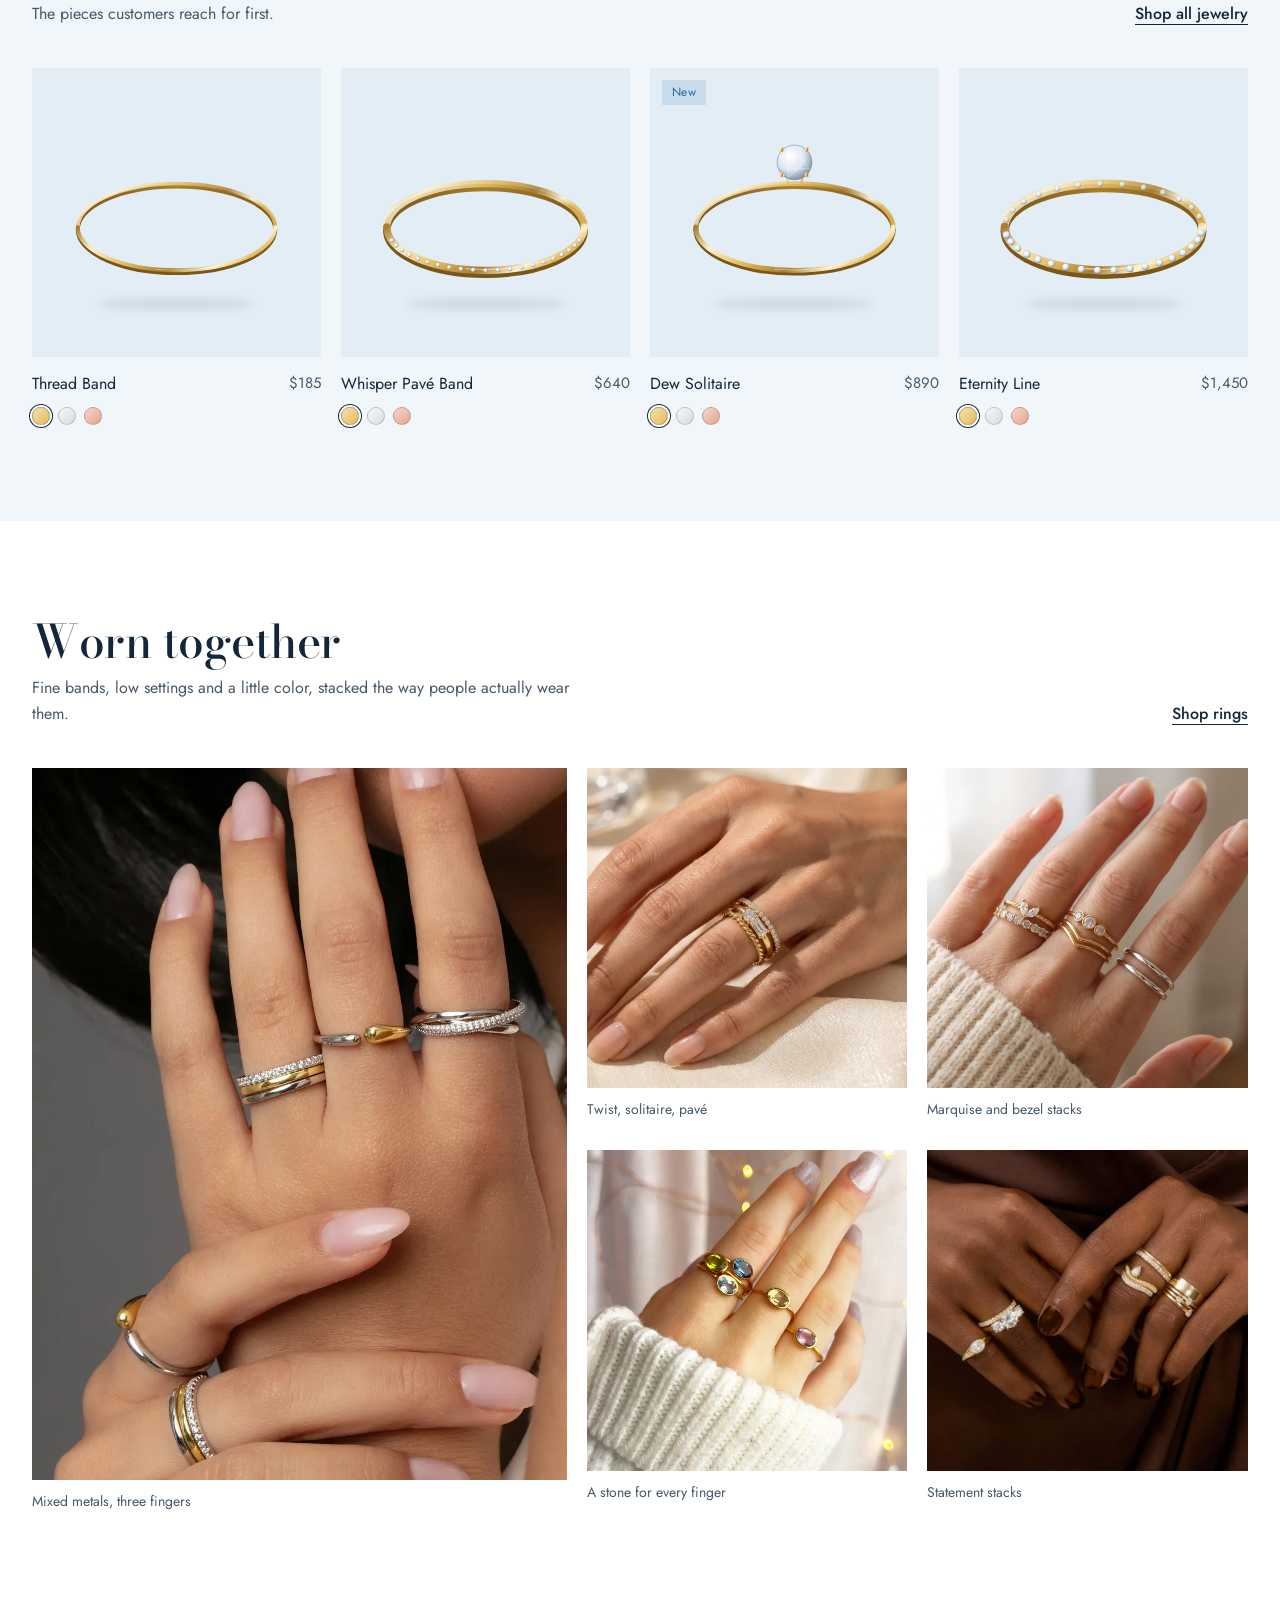
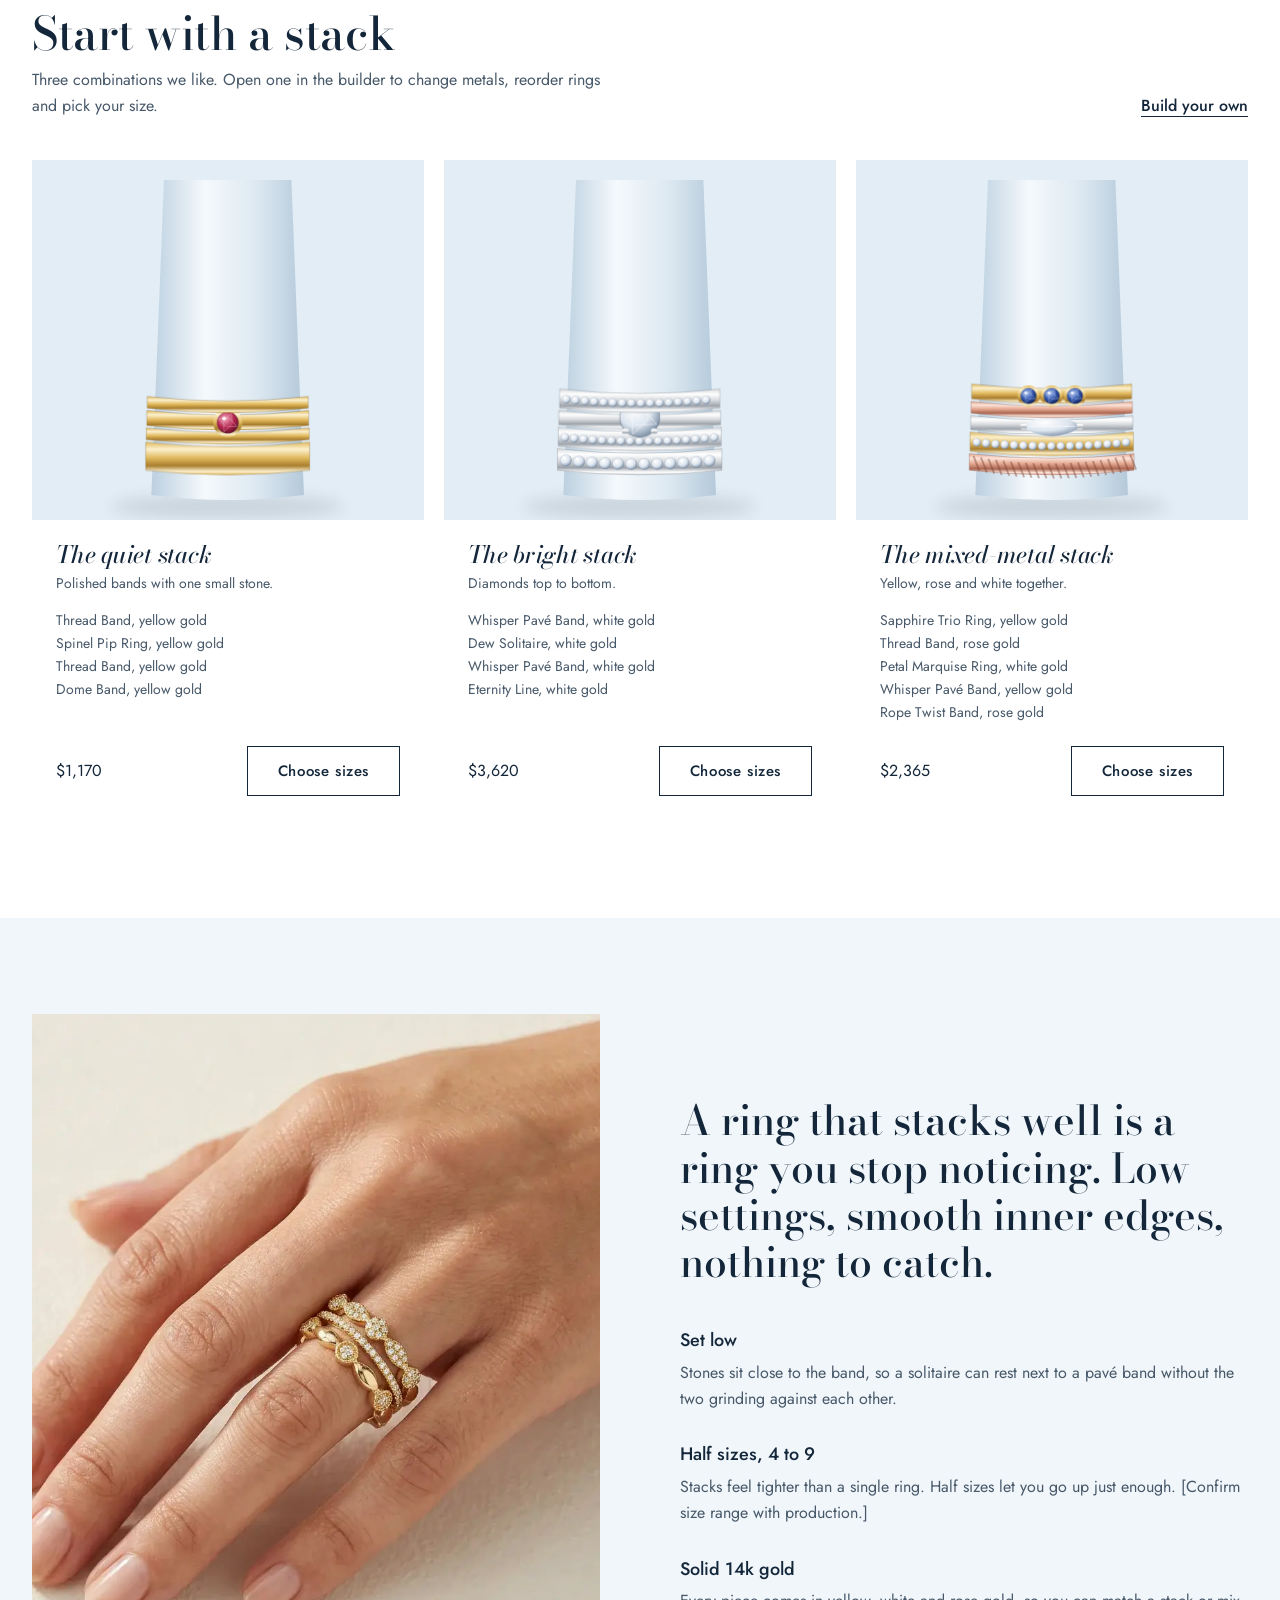
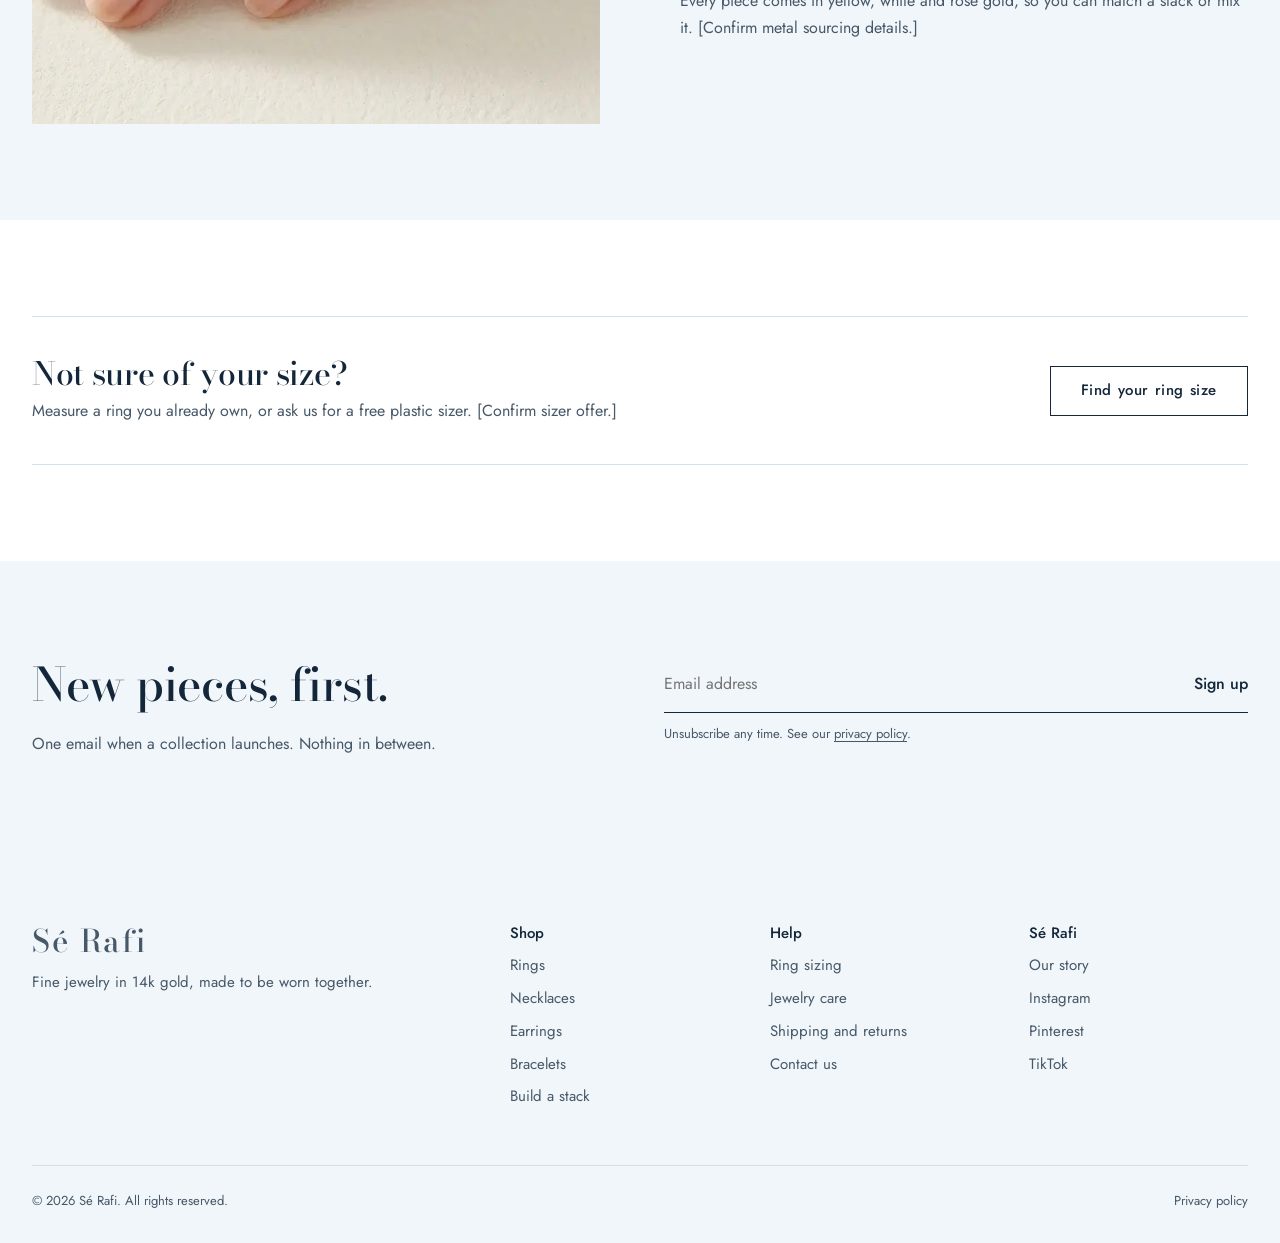
==== commit ed96ba3e: "Light blue site tone, heavier headings, lifestyle photography - Palette shifts to light blue tints w" ====
--- a/index.html
+++ b/index.html
@@ -7,7 +7,7 @@
 <meta name="description" content="Sé Rafi makes fine stackable rings, necklaces, earrings and bracelets in 14k gold with diamonds and colored stones.">
 <meta name="robots" content="index, follow, max-image-preview:large">
 <link rel="canonical" href="https://bhaleyart.github.io/serafi/">
-<meta name="theme-color" content="#FFFFFF">
+<meta name="theme-color" content="#C7DDEE">
 <meta property="og:type" content="website">
 <meta property="og:site_name" content="Sé Rafi">
 <meta property="og:locale" content="en_US">
@@ -53,7 +53,7 @@
 </script>
 <link rel="preconnect" href="https://fonts.googleapis.com">
 <link rel="preconnect" href="https://fonts.gstatic.com" crossorigin>
-<link href="https://fonts.googleapis.com/css2?family=Bodoni+Moda:ital,opsz,wght@0,6..96,400;0,6..96,500;1,6..96,400&family=Jost:wght@400;500&display=swap" rel="stylesheet">
+<link href="https://fonts.googleapis.com/css2?family=Bodoni+Moda:ital,opsz,wght@0,6..96,400..600;1,6..96,400..600&family=Jost:wght@400;500&display=swap" rel="stylesheet">
 <link rel="stylesheet" href="css/style.css">
 </head>
 <body data-root="" data-page="home">
@@ -133,7 +133,23 @@
     </div>
   </section>
 
-  <section class="section" aria-labelledby="stacks-h">
+  <section class="section" aria-labelledby="look-h">
+    <div class="container">
+      <div class="section-head">
+        <div><h2 id="look-h">Worn together</h2><p>Fine bands, low settings and a little color, stacked the way people actually wear them.</p></div>
+        <a class="text-link" href="shop/?category=rings">Shop rings</a>
+      </div>
+      <div class="lookbook">
+        <a href="stack/"><figure><div class="photo"><img src="assets/img/mixed-metal-stacks.webp" alt="Yellow and white gold rings with pavé bands stacked on several fingers" loading="lazy"></div><figcaption>Mixed metals, three fingers</figcaption></figure></a>
+        <a href="shop/?category=rings"><figure><div class="photo"><img src="assets/img/gold-twist-solitaire-stack.webp" alt="Gold twist band, solitaire and pavé band stacked on one finger" loading="lazy"></div><figcaption>Twist, solitaire, pavé</figcaption></figure></a>
+        <a href="shop/?category=rings"><figure><div class="photo"><img src="assets/img/gold-marquise-bezel-stacks.webp" alt="Gold marquise ring, bezel trio and chevron bands on two fingers" loading="lazy"></div><figcaption>Marquise and bezel stacks</figcaption></figure></a>
+        <a href="shop/?category=rings"><figure><div class="photo"><img src="assets/img/gemstone-oval-rings.webp" alt="Gold rings with oval peridot, blue topaz, citrine and amethyst stones" loading="lazy"></div><figcaption>A stone for every finger</figcaption></figure></a>
+        <a href="shop/?category=rings"><figure><div class="photo"><img src="assets/img/gold-diamond-statement-stacks.webp" alt="Gold diamond rings stacked across both hands" loading="lazy"></div><figcaption>Statement stacks</figcaption></figure></a>
+      </div>
+    </div>
+  </section>
+
+  <section class="section" style="padding-top:0" aria-labelledby="stacks-h">
     <div class="container">
       <div class="section-head">
         <div><h2 id="stacks-h">Start with a stack</h2><p>Three combinations we like. Open one in the builder to change metals, reorder rings and pick your size.</p></div>
@@ -145,15 +161,16 @@
 
   <section class="section section--mist" aria-labelledby="craft-h">
     <div class="container craft">
-      <div>
+      <div class="photo"><img src="assets/img/gold-pave-marquise-stack.webp" alt="Three gold pavé rings stacked on one finger" loading="lazy"></div>
+      <div class="craft-copy">
         <h2 id="craft-h" class="visually-hidden">How the rings are made</h2>
         <blockquote>A ring that stacks well is a ring you stop noticing. Low settings, smooth inner edges, nothing to catch.</blockquote>
-      </div>
       <dl>
         <div><dt>Set low</dt><dd>Stones sit close to the band, so a solitaire can rest next to a pavé band without the two grinding against each other.</dd></div>
         <div><dt>Half sizes, 4 to 9</dt><dd>Stacks feel tighter than a single ring. Half sizes let you go up just enough. [Confirm size range with production.]</dd></div>
         <div><dt>Solid 14k gold</dt><dd>Every piece comes in yellow, white and rose gold, so you can match a stack or mix it. [Confirm metal sourcing details.]</dd></div>
       </dl>
+      </div>
     </div>
   </section>
 
--- a/css/style.css
+++ b/css/style.css
@@ -1,13 +1,16 @@
 /* Sé Rafi — site styles */
 :root {
   --white: #FFFFFF;
-  --mist: #F5F6F7;
-  --moonstone: #ECEEF1;
-  --line: #DCDFE3;
-  --hematite: #5A5E66;
-  --ink: #000000;
-  --spinel: #8E1F44;
-  --spinel-dark: #6E1633;
+  --mist: #F0F6FA;
+  --moonstone: #E2EDF5;
+  --sky: #C7DDEE;
+  --sky-deep: #8DB7D6;
+  --line: #D2E0EB;
+  --hematite: #475869;
+  --ink: #13263A;
+  --accent: #2C6A98;
+  --accent-dark: #1F5279;
+  --error: #A13A3A;
   --yellow: #E2BA5E;
   --white-gold: #D7DADE;
   --rose: #E3A68F;
@@ -26,21 +29,20 @@
   line-height: 1.65;
   color: var(--ink);
   background: var(--white);
-  -webkit-font-smoothing: antialiased;
 }
 img, svg { display: block; max-width: 100%; }
 a { color: inherit; text-decoration-thickness: 1px; text-underline-offset: 3px; }
 button, input, select, textarea { font: inherit; color: inherit; }
-h1, h2, h3 { font-family: var(--display); font-weight: 400; line-height: 1.08; margin: 0 0 .45em; letter-spacing: -.01em; }
+h1, h2, h3 { font-family: var(--display); font-weight: 500; font-variation-settings: "opsz" 28; line-height: 1.08; margin: 0 0 .45em; letter-spacing: -.01em; color: var(--ink); }
 h1 { font-size: clamp(40px, 5.6vw, 76px); }
 h2 { font-size: clamp(32px, 3.6vw, 48px); }
 h3 { font-size: 24px; }
 p { margin: 0 0 1em; }
-.lead { font-size: 19px; line-height: 1.6; color: var(--hematite); max-width: 34em; }
+.lead { font-size: 19px; line-height: 1.6; color: var(--hematite); font-weight: 400; max-width: 34em; }
 .muted { color: var(--hematite); }
 .small { font-size: 14px; }
 
-:focus-visible { outline: 2px solid var(--spinel); outline-offset: 3px; }
+:focus-visible { outline: 2px solid var(--accent); outline-offset: 3px; }
 .skip-link { position: absolute; left: -9999px; top: 8px; background: var(--ink); color: var(--white); padding: 10px 16px; z-index: 100; }
 .skip-link:focus { left: 8px; }
 .visually-hidden { position: absolute !important; width: 1px; height: 1px; overflow: hidden; clip: rect(0 0 0 0); white-space: nowrap; }
@@ -61,21 +63,21 @@
   border: 1px solid var(--ink); border-radius: 0; cursor: pointer;
   transition: background .2s, color .2s;
 }
-.btn:hover { background: var(--spinel-dark); border-color: var(--spinel-dark); }
+.btn:hover { background: var(--accent-dark); border-color: var(--accent-dark); }
 .btn--line { background: transparent; color: var(--ink); }
 .btn--line:hover { background: var(--ink); color: var(--white); border-color: var(--ink); }
 .btn--block { width: 100%; }
 .btn[disabled], .btn[aria-disabled="true"] { background: var(--line); border-color: var(--line); color: var(--hematite); cursor: not-allowed; }
 .btn-row { display: flex; flex-wrap: wrap; gap: 12px; }
 .text-link { font-weight: 500; text-decoration: underline; text-underline-offset: 5px; background: none; border: 0; padding: 0; cursor: pointer; }
-.text-link:hover { color: var(--spinel); }
+.text-link:hover { color: var(--accent); }
 
 /* Announcement + header */
-.announce { background: var(--ink); color: var(--white); text-align: center; font-size: 13px; letter-spacing: .03em; padding: 8px 16px; }
+.announce { background: var(--sky); color: var(--ink); text-align: center; font-size: 13px; letter-spacing: .03em; padding: 8px 16px; }
 .announce a { color: inherit; }
 .site-header { position: sticky; top: 0; z-index: 40; background: var(--white); border-bottom: 1px solid var(--line); }
 .site-header .container { display: grid; grid-template-columns: 1fr auto 1fr; align-items: center; min-height: 76px; gap: 16px; }
-.wordmark { font-family: var(--display); font-size: 31px; letter-spacing: .06em; text-decoration: none; white-space: nowrap; line-height: 1; justify-self: center; }
+.wordmark { font-family: var(--display); font-weight: 500; font-variation-settings: "opsz" 28; font-size: 31px; letter-spacing: .06em; text-decoration: none; white-space: nowrap; line-height: 1; justify-self: center; }
 .nav, .nav-right { display: flex; align-items: center; gap: 28px; font-size: 15px; }
 .nav-right { justify-content: flex-end; }
 .nav a, .nav-right a, .bag-btn { text-decoration: none; padding: 6px 0; border-bottom: 1px solid transparent; }
@@ -95,8 +97,8 @@
 .hero-stage { background: var(--moonstone); display: grid; grid-template-rows: 1fr auto; min-height: 600px; }
 .hero-stage .stack-view { padding: 32px 32px 0; display: flex; justify-content: center; align-items: flex-end; }
 .hero-stage .stack-view svg { height: 470px; width: auto; }
-.stage-bar { display: flex; align-items: center; gap: 16px; padding: 18px 24px; background: rgba(255,255,255,.6); border-top: 1px solid var(--line); }
-.stage-bar .stage-name { font-family: var(--display); font-style: italic; font-size: 22px; }
+.stage-bar { display: flex; align-items: center; gap: 16px; padding: 18px 24px; background: rgba(255,255,255,.7); border-top: 1px solid var(--line); }
+.stage-bar .stage-name { font-family: var(--display); font-weight: 500; font-variation-settings: "opsz" 28; font-style: italic; font-size: 22px; }
 .stage-bar .stage-price { color: var(--hematite); }
 .stage-bar .spacer { flex: 1; }
 .icon-btn { width: 40px; height: 40px; display: inline-grid; place-items: center; border: 1px solid var(--ink); background: transparent; cursor: pointer; border-radius: 50%; }
@@ -132,7 +134,7 @@
 .card-price { color: var(--hematite); font-size: 15px; }
 .card .swatches { grid-column: 1 / -1; margin-top: 8px; position: relative; z-index: 1; }
 .badge { position: absolute; top: 12px; left: 12px; z-index: 1; font-size: 12px; letter-spacing: .03em; background: var(--white); padding: 3px 10px; }
-.badge--new { color: var(--spinel); }
+.badge--new { color: var(--accent); background: var(--sky); }
 
 .swatches { display: flex; gap: 8px; }
 .swatch { width: 18px; height: 18px; border-radius: 50%; border: 1px solid rgba(0,0,0,.18); padding: 0; cursor: pointer; background: var(--yellow); }
@@ -153,7 +155,7 @@
 
 /* Craft */
 .craft { display: grid; grid-template-columns: 1fr 1fr; gap: 80px; }
-.craft blockquote { margin: 0; font-family: var(--display); font-size: clamp(30px, 3.2vw, 44px); line-height: 1.15; }
+.craft blockquote { margin: 0; font-family: var(--display); font-weight: 500; font-variation-settings: "opsz" 28; color: var(--ink); font-size: clamp(30px, 3.2vw, 44px); line-height: 1.15; }
 .craft dl { margin: 0; display: grid; gap: 28px; }
 .craft dt { font-size: 18px; font-weight: 500; margin-bottom: 4px; }
 .craft dd { margin: 0; color: var(--hematite); }
@@ -224,7 +226,7 @@
 .size-btn[data-soldout] { color: #A3A7AD; text-decoration: line-through; }
 .pdp-actions { display: grid; gap: 12px; margin: 8px 0 12px; }
 .status { min-height: 1.6em; font-size: 14px; color: var(--hematite); }
-.status[data-tone="error"] { color: var(--spinel); }
+.status[data-tone="error"] { color: var(--error); }
 .pdp-desc { margin-top: 28px; }
 .accordion { border-top: 1px solid var(--line); margin-top: 28px; }
 .accordion details { border-bottom: 1px solid var(--line); }
@@ -286,7 +288,7 @@
 .field textarea { min-height: 140px; resize: vertical; }
 
 /* Bag drawer */
-.drawer-scrim { position: fixed; inset: 0; background: rgba(20, 22, 26, .38); opacity: 0; pointer-events: none; transition: opacity .25s; z-index: 60; }
+.drawer-scrim { position: fixed; inset: 0; background: rgba(19, 38, 58, .38); opacity: 0; pointer-events: none; transition: opacity .25s; z-index: 60; }
 .drawer { position: fixed; top: 0; right: 0; height: 100%; width: min(440px, 100%); background: var(--white); z-index: 61; transform: translateX(100%); transition: transform .3s cubic-bezier(.2,.8,.3,1); display: flex; flex-direction: column; visibility: hidden; }
 body.bag-open .drawer { transform: none; visibility: visible; }
 body.bag-open .drawer-scrim { opacity: 1; pointer-events: auto; }
@@ -356,3 +358,33 @@
 }
 .only-sm { display: none; }
 @media (max-width: 860px) { .nav a.only-sm { display: block; } }
+
+/* Lifestyle photography */
+.photo { margin: 0; background: var(--moonstone); overflow: hidden; }
+.photo img { width: 100%; height: 100%; object-fit: cover; }
+.lookbook { display: grid; grid-template-columns: 5fr 3fr 3fr; grid-template-rows: auto auto; gap: 20px; }
+.lookbook figure { margin: 0; }
+.lookbook > a:first-child { grid-row: span 2; }
+.lookbook > a:first-child figure { height: 100%; display: flex; flex-direction: column; }
+.lookbook > a:first-child .photo { aspect-ratio: auto; flex: 1; }
+.lookbook .photo { aspect-ratio: 1; }
+.lookbook figcaption { font-size: 14px; color: var(--hematite); padding-top: 10px; }
+.lookbook a { text-decoration: none; }
+.lookbook a:hover figcaption { color: var(--ink); text-decoration: underline; }
+.craft .photo { aspect-ratio: 4 / 5; }
+.craft-copy { display: grid; gap: 40px; align-content: center; }
+.page-head--image { display: grid; grid-template-columns: 1fr minmax(280px, 460px); gap: 48px; align-items: end; }
+.page-head--image .photo { aspect-ratio: 16 / 10; }
+.story-photos { display: grid; gap: 20px; }
+.story-photos .photo:first-child { aspect-ratio: 4 / 5; }
+.story-photos .photo:last-child { aspect-ratio: 1; width: 62%; margin-left: auto; }
+.aside-photo { position: sticky; top: 100px; aspect-ratio: 4 / 5; }
+.contact-photo { aspect-ratio: 1; margin-top: 32px; }
+@media (max-width: 1080px) {
+  .lookbook { grid-template-columns: 1fr 1fr; }
+  .lookbook > a:first-child { grid-column: span 2; grid-row: auto; }
+  .lookbook > a:first-child .photo { aspect-ratio: 4 / 3; flex: none; }
+  .page-head--image { grid-template-columns: 1fr; }
+  .aside-photo { position: static; aspect-ratio: 16 / 10; }
+  .story-photos .photo:last-child { width: 100%; }
+}
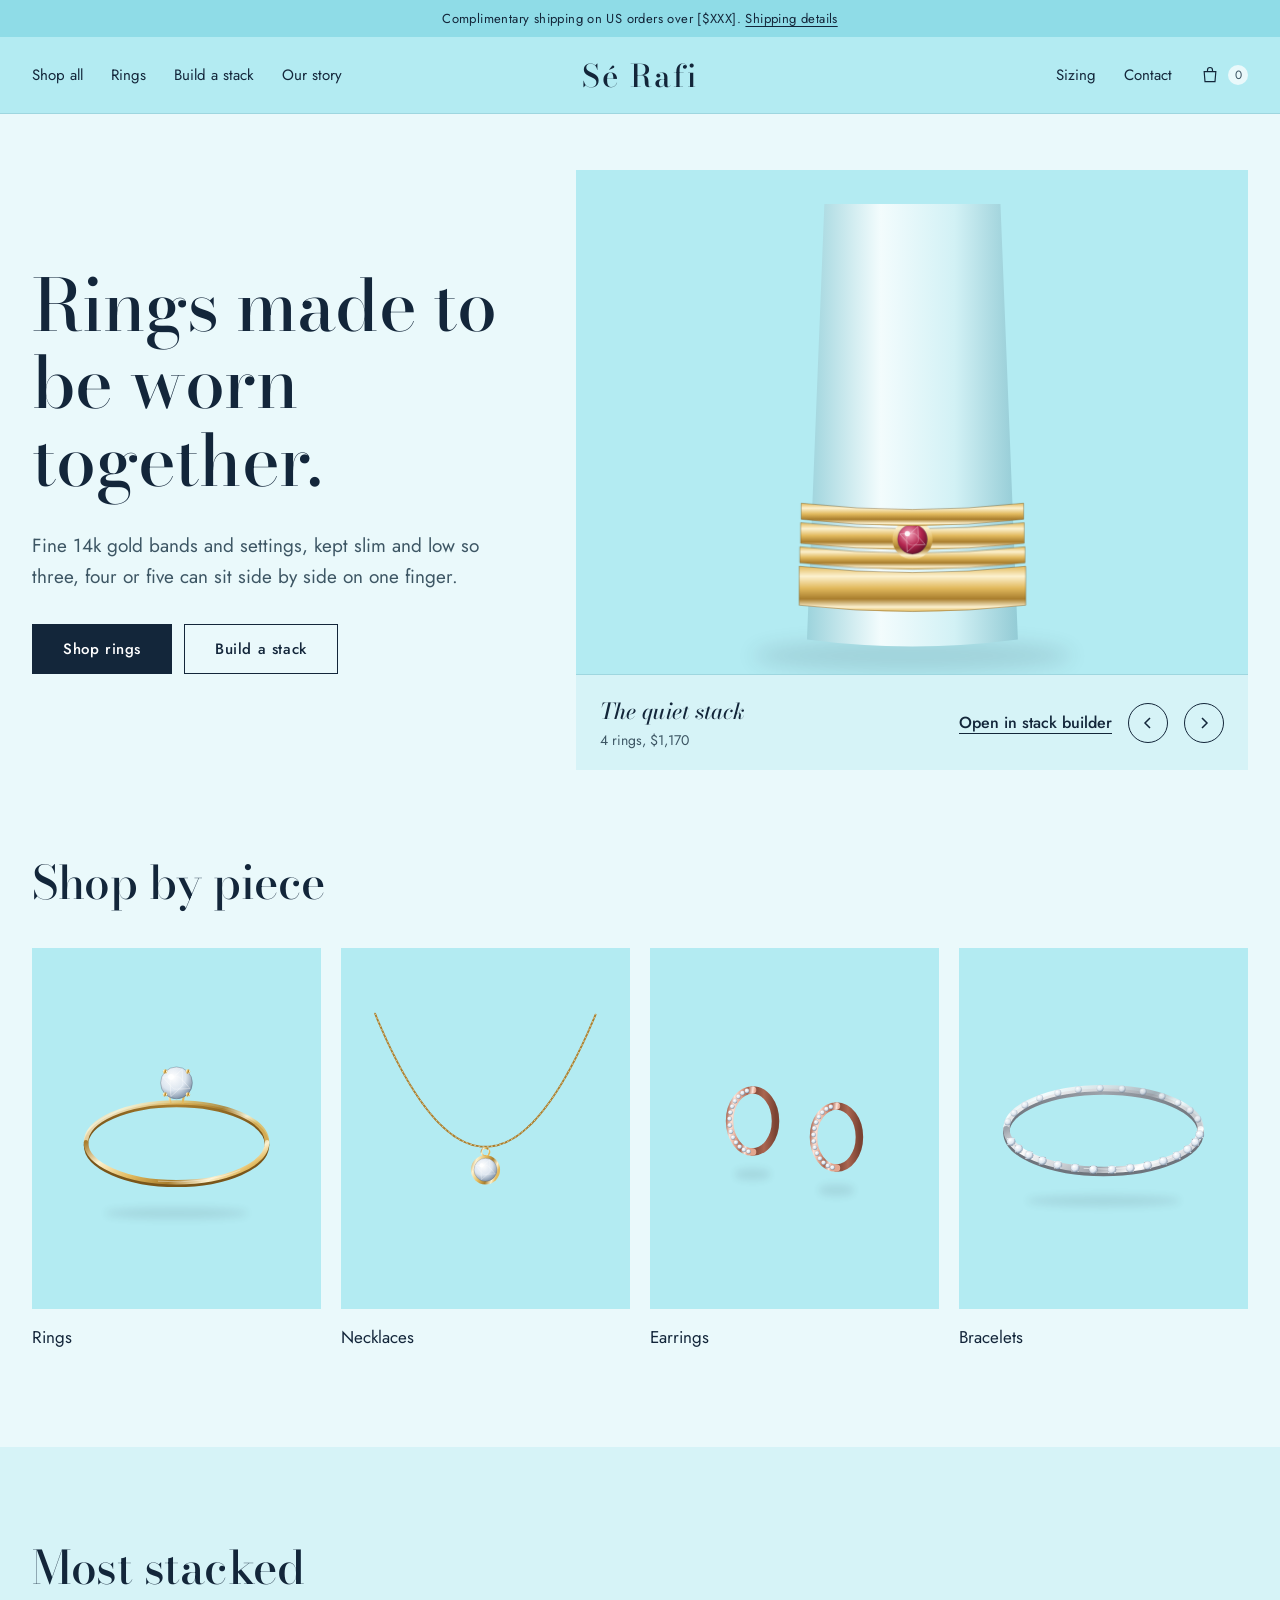
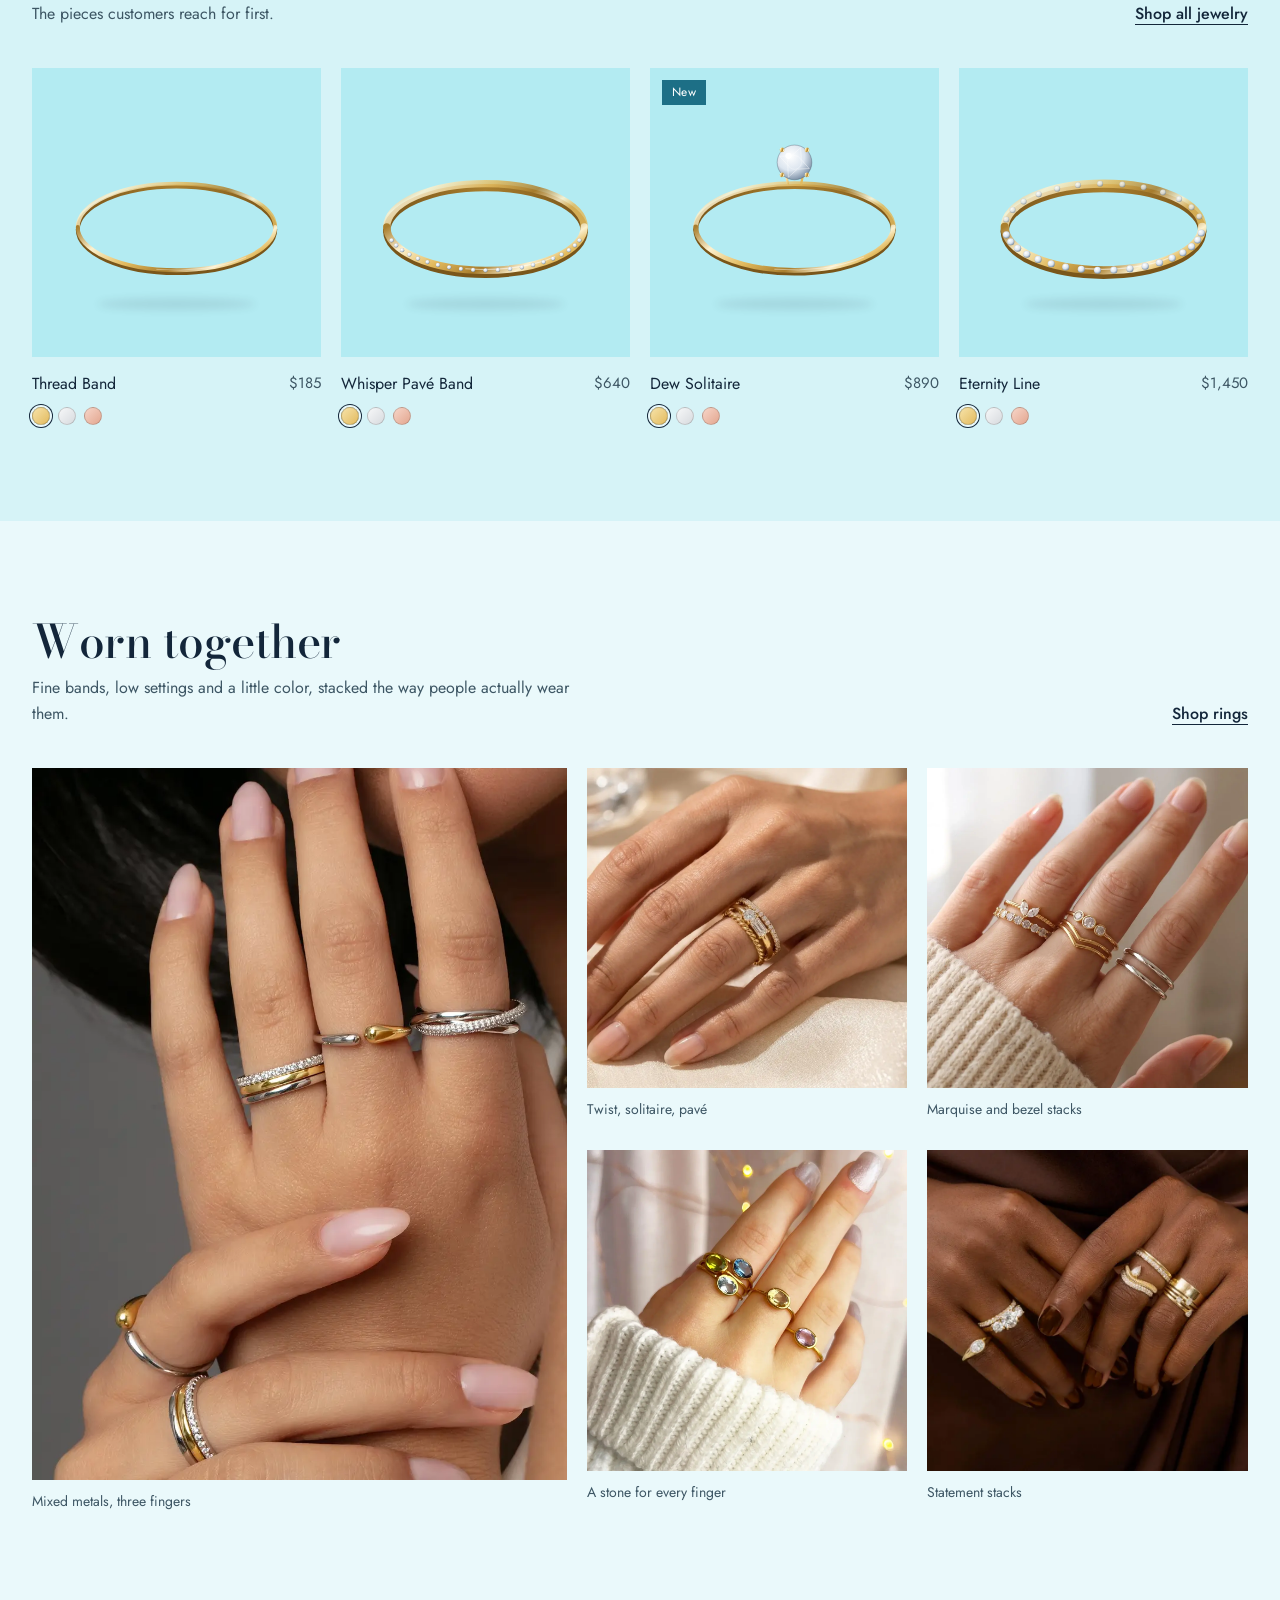
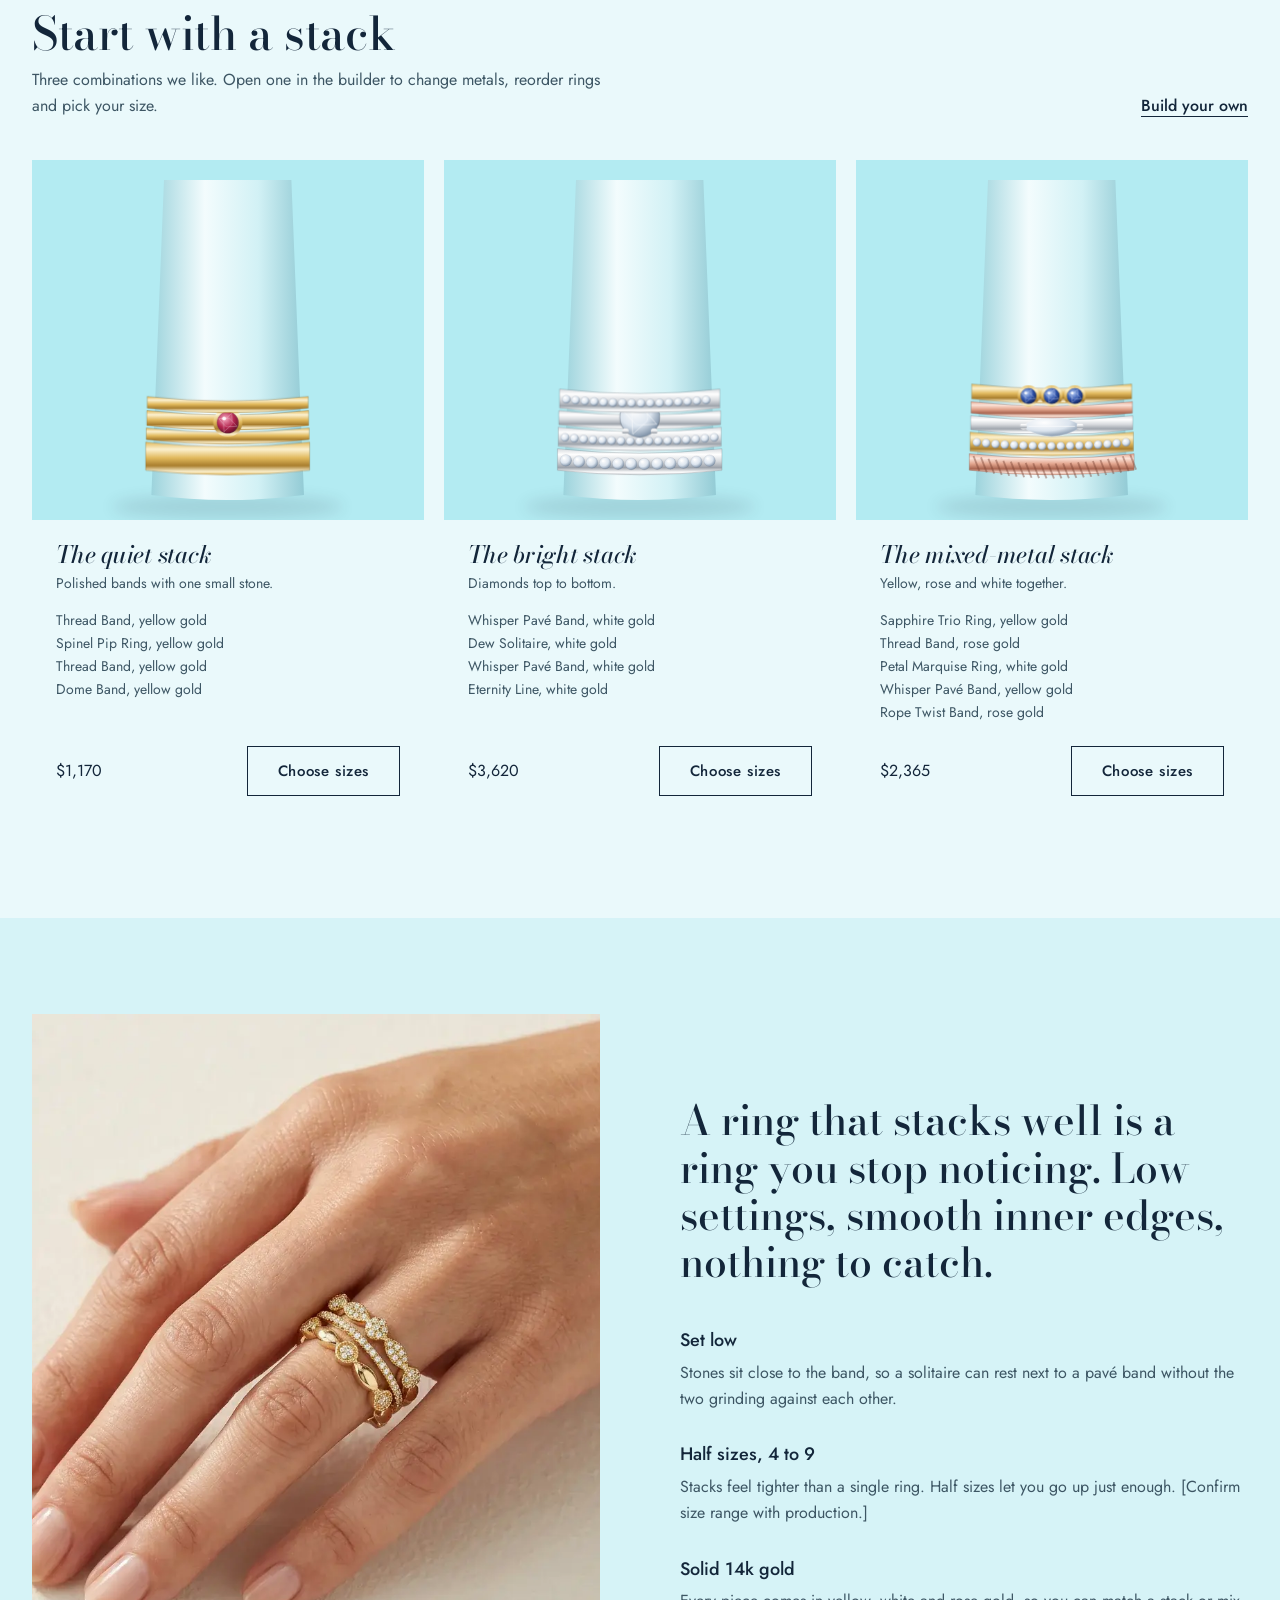
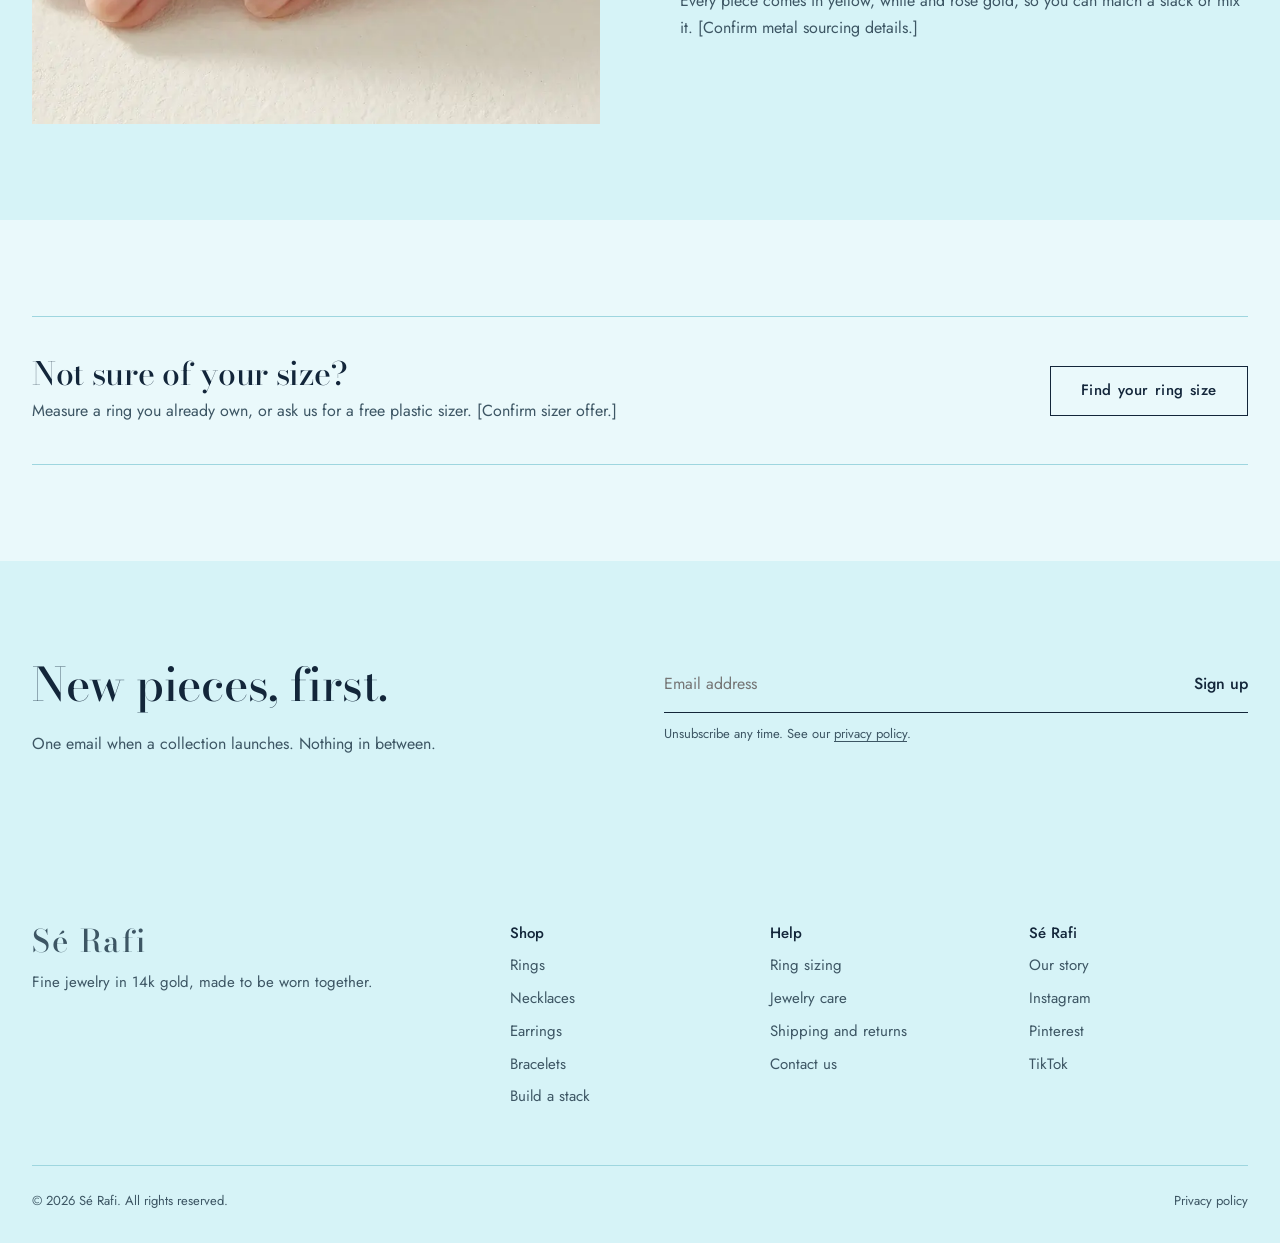
==== commit 189a87e9: "Pastel blue backgrounds and menu bar Replace white surfaces with pastel blue (#B3EBF2) panels on a p" ====
--- a/index.html
+++ b/index.html
@@ -7,7 +7,7 @@
 <meta name="description" content="Sé Rafi makes fine stackable rings, necklaces, earrings and bracelets in 14k gold with diamonds and colored stones.">
 <meta name="robots" content="index, follow, max-image-preview:large">
 <link rel="canonical" href="https://bhaleyart.github.io/serafi/">
-<meta name="theme-color" content="#C7DDEE">
+<meta name="theme-color" content="#B3EBF2">
 <meta property="og:type" content="website">
 <meta property="og:site_name" content="Sé Rafi">
 <meta property="og:locale" content="en_US">
--- a/css/style.css
+++ b/css/style.css
@@ -1,15 +1,16 @@
 /* Sé Rafi — site styles */
 :root {
   --white: #FFFFFF;
-  --mist: #F0F6FA;
-  --moonstone: #E2EDF5;
-  --sky: #C7DDEE;
-  --sky-deep: #8DB7D6;
-  --line: #D2E0EB;
-  --hematite: #475869;
+  --page: #EAF9FB;
+  --mist: #D6F3F7;
+  --moonstone: #B3EBF2;
+  --sky: #B3EBF2;
+  --sky-deep: #8FDCE7;
+  --line: #9ED6DF;
+  --hematite: #3D5664;
   --ink: #13263A;
-  --accent: #2C6A98;
-  --accent-dark: #1F5279;
+  --accent: #1D6F86;
+  --accent-dark: #155668;
   --error: #A13A3A;
   --yellow: #E2BA5E;
   --white-gold: #D7DADE;
@@ -28,7 +29,7 @@
   font-size: 16px;
   line-height: 1.65;
   color: var(--ink);
-  background: var(--white);
+  background: var(--page);
 }
 img, svg { display: block; max-width: 100%; }
 a { color: inherit; text-decoration-thickness: 1px; text-underline-offset: 3px; }
@@ -73,9 +74,9 @@
 .text-link:hover { color: var(--accent); }
 
 /* Announcement + header */
-.announce { background: var(--sky); color: var(--ink); text-align: center; font-size: 13px; letter-spacing: .03em; padding: 8px 16px; }
+.announce { background: var(--sky-deep); color: var(--ink); text-align: center; font-size: 13px; letter-spacing: .03em; padding: 8px 16px; }
 .announce a { color: inherit; }
-.site-header { position: sticky; top: 0; z-index: 40; background: var(--white); border-bottom: 1px solid var(--line); }
+.site-header { position: sticky; top: 0; z-index: 40; background: var(--sky); border-bottom: 1px solid var(--line); }
 .site-header .container { display: grid; grid-template-columns: 1fr auto 1fr; align-items: center; min-height: 76px; gap: 16px; }
 .wordmark { font-family: var(--display); font-weight: 500; font-variation-settings: "opsz" 28; font-size: 31px; letter-spacing: .06em; text-decoration: none; white-space: nowrap; line-height: 1; justify-self: center; }
 .nav, .nav-right { display: flex; align-items: center; gap: 28px; font-size: 15px; }
@@ -85,7 +86,7 @@
 .bag-btn { background: none; border: 0; cursor: pointer; display: inline-flex; align-items: center; gap: 8px; font-size: 15px; }
 .bag-btn svg { width: 20px; height: 20px; }
 .bag-count { min-width: 20px; height: 20px; padding: 0 6px; border-radius: 10px; background: var(--ink); color: var(--white); font-size: 12px; line-height: 20px; text-align: center; }
-.bag-count[data-empty] { background: var(--moonstone); color: var(--hematite); }
+.bag-count[data-empty] { background: var(--page); color: var(--hematite); }
 .nav-toggle { display: none; background: none; border: 0; padding: 8px; margin-left: -8px; cursor: pointer; }
 .nav-toggle svg { width: 24px; height: 24px; }
 
@@ -97,7 +98,7 @@
 .hero-stage { background: var(--moonstone); display: grid; grid-template-rows: 1fr auto; min-height: 600px; }
 .hero-stage .stack-view { padding: 32px 32px 0; display: flex; justify-content: center; align-items: flex-end; }
 .hero-stage .stack-view svg { height: 470px; width: auto; }
-.stage-bar { display: flex; align-items: center; gap: 16px; padding: 18px 24px; background: rgba(255,255,255,.7); border-top: 1px solid var(--line); }
+.stage-bar { display: flex; align-items: center; gap: 16px; padding: 18px 24px; background: var(--mist); border-top: 1px solid var(--line); }
 .stage-bar .stage-name { font-family: var(--display); font-weight: 500; font-variation-settings: "opsz" 28; font-style: italic; font-size: 22px; }
 .stage-bar .stage-price { color: var(--hematite); }
 .stage-bar .spacer { flex: 1; }
@@ -133,19 +134,19 @@
 .card-title:hover { text-decoration: underline; }
 .card-price { color: var(--hematite); font-size: 15px; }
 .card .swatches { grid-column: 1 / -1; margin-top: 8px; position: relative; z-index: 1; }
-.badge { position: absolute; top: 12px; left: 12px; z-index: 1; font-size: 12px; letter-spacing: .03em; background: var(--white); padding: 3px 10px; }
-.badge--new { color: var(--accent); background: var(--sky); }
+.badge { position: absolute; top: 12px; left: 12px; z-index: 1; font-size: 12px; letter-spacing: .03em; background: var(--page); padding: 3px 10px; }
+.badge--new { color: var(--white); background: var(--accent); }
 
 .swatches { display: flex; gap: 8px; }
 .swatch { width: 18px; height: 18px; border-radius: 50%; border: 1px solid rgba(0,0,0,.18); padding: 0; cursor: pointer; background: var(--yellow); }
 .swatch[data-metal="white"] { background: linear-gradient(135deg, #F7F8F9, var(--white-gold)); }
 .swatch[data-metal="yellow"] { background: linear-gradient(135deg, #F7E3A9, var(--yellow)); }
 .swatch[data-metal="rose"] { background: linear-gradient(135deg, #F7D6C9, var(--rose)); }
-.swatch[aria-pressed="true"], .swatch[aria-checked="true"] { box-shadow: 0 0 0 2px var(--white), 0 0 0 3px var(--ink); }
+.swatch[aria-pressed="true"], .swatch[aria-checked="true"] { box-shadow: 0 0 0 2px var(--page), 0 0 0 3px var(--ink); }
 
 /* Ready-made stacks */
 .stacks { display: grid; grid-template-columns: repeat(3, 1fr); gap: 20px; }
-.stack-card { background: var(--white); display: flex; flex-direction: column; }
+.stack-card { background: var(--page); display: flex; flex-direction: column; }
 .stack-card .stack-view { background: var(--moonstone); height: 360px; padding-top: 20px; display: flex; justify-content: center; align-items: flex-end; overflow: hidden; }
 .stack-card .stack-view svg { height: 340px; width: auto; }
 .stack-card .body { padding: 22px 24px 26px; display: flex; flex-direction: column; gap: 4px; flex: 1; }
@@ -199,7 +200,7 @@
 .tab:hover { border-bottom-color: var(--hematite); }
 .filters .spacer { flex: 1; }
 .filter-metal { display: flex; align-items: center; gap: 10px; font-size: 14px; color: var(--hematite); }
-.select { appearance: none; border: 1px solid var(--line); background: var(--white) url("data:image/svg+xml,%3Csvg xmlns='http://www.w3.org/2000/svg' viewBox='0 0 12 8'%3E%3Cpath d='M1 1l5 5 5-5' fill='none' stroke='%23000' stroke-width='1.3'/%3E%3C/svg%3E") no-repeat right 12px center / 10px; padding: 9px 36px 9px 12px; font-size: 14px; cursor: pointer; border-radius: 0; }
+.select { appearance: none; border: 1px solid var(--line); background: var(--page) url("data:image/svg+xml,%3Csvg xmlns='http://www.w3.org/2000/svg' viewBox='0 0 12 8'%3E%3Cpath d='M1 1l5 5 5-5' fill='none' stroke='%23000' stroke-width='1.3'/%3E%3C/svg%3E") no-repeat right 12px center / 10px; padding: 9px 36px 9px 12px; font-size: 14px; cursor: pointer; border-radius: 0; }
 .result-count { font-size: 14px; color: var(--hematite); }
 .empty { padding: 64px 0; text-align: center; color: var(--hematite); }
 
@@ -220,7 +221,7 @@
 .option legend .aside { margin-left: auto; font-size: 14px; }
 .option .swatches .swatch { width: 30px; height: 30px; }
 .size-grid { display: grid; grid-template-columns: repeat(6, 1fr); gap: 6px; }
-.size-btn { min-height: 44px; border: 1px solid var(--line); background: var(--white); cursor: pointer; font-size: 14px; }
+.size-btn { min-height: 44px; border: 1px solid var(--line); background: var(--page); cursor: pointer; font-size: 14px; }
 .size-btn:hover { border-color: var(--ink); }
 .size-btn[aria-checked="true"] { background: var(--ink); color: var(--white); border-color: var(--ink); }
 .size-btn[data-soldout] { color: #A3A7AD; text-decoration: line-through; }
@@ -245,7 +246,7 @@
 .builder-stage .stage-bar { flex-wrap: wrap; }
 .builder-empty { align-self: center; margin: auto; text-align: center; color: var(--hematite); max-width: 18em; }
 .presets { display: flex; flex-wrap: wrap; gap: 8px; margin-bottom: 32px; }
-.chip { border: 1px solid var(--line); background: var(--white); padding: 8px 16px; cursor: pointer; font-size: 14px; border-radius: 999px; }
+.chip { border: 1px solid var(--line); background: var(--page); padding: 8px 16px; cursor: pointer; font-size: 14px; border-radius: 999px; }
 .chip:hover { border-color: var(--ink); }
 .my-stack { list-style: none; margin: 0 0 32px; padding: 0; border-top: 1px solid var(--line); }
 .my-stack li { display: grid; grid-template-columns: 56px 1fr auto auto; gap: 16px; align-items: center; padding: 12px 0; border-bottom: 1px solid var(--line); }
@@ -253,12 +254,12 @@
 .my-stack .name { font-size: 15px; }
 .my-stack .name small { display: block; color: var(--hematite); font-size: 13px; }
 .row-tools { display: flex; gap: 4px; }
-.row-tools button { width: 32px; height: 32px; border: 1px solid var(--line); background: var(--white); cursor: pointer; display: grid; place-items: center; }
+.row-tools button { width: 32px; height: 32px; border: 1px solid var(--line); background: var(--page); cursor: pointer; display: grid; place-items: center; }
 .row-tools button:hover:not([disabled]) { border-color: var(--ink); }
 .row-tools button[disabled] { opacity: .35; cursor: default; }
 .row-tools svg { width: 14px; height: 14px; }
 .picker { display: grid; grid-template-columns: repeat(3, 1fr); gap: 16px; }
-.pick { border: 1px solid var(--line); background: var(--white); padding: 0 0 12px; cursor: pointer; text-align: left; display: flex; flex-direction: column; }
+.pick { border: 1px solid var(--line); background: var(--page); padding: 0 0 12px; cursor: pointer; text-align: left; display: flex; flex-direction: column; }
 .pick:hover { border-color: var(--ink); }
 .pick img { width: 100%; aspect-ratio: 1; background: var(--moonstone); }
 .pick span { padding: 10px 12px 0; font-size: 14px; display: flex; justify-content: space-between; gap: 8px; }
@@ -283,13 +284,13 @@
 /* Forms */
 .form { display: grid; gap: 18px; max-width: 560px; }
 .field label { display: block; font-size: 14px; margin-bottom: 6px; }
-.field input, .field select, .field textarea { width: 100%; border: 1px solid var(--line); background: var(--white); padding: 12px 14px; border-radius: 0; font-size: 16px; }
+.field input, .field select, .field textarea { width: 100%; border: 1px solid var(--line); background: var(--page); padding: 12px 14px; border-radius: 0; font-size: 16px; }
 .field input:focus, .field select:focus, .field textarea:focus { outline: none; border-color: var(--ink); }
 .field textarea { min-height: 140px; resize: vertical; }
 
 /* Bag drawer */
 .drawer-scrim { position: fixed; inset: 0; background: rgba(19, 38, 58, .38); opacity: 0; pointer-events: none; transition: opacity .25s; z-index: 60; }
-.drawer { position: fixed; top: 0; right: 0; height: 100%; width: min(440px, 100%); background: var(--white); z-index: 61; transform: translateX(100%); transition: transform .3s cubic-bezier(.2,.8,.3,1); display: flex; flex-direction: column; visibility: hidden; }
+.drawer { position: fixed; top: 0; right: 0; height: 100%; width: min(440px, 100%); background: var(--page); z-index: 61; transform: translateX(100%); transition: transform .3s cubic-bezier(.2,.8,.3,1); display: flex; flex-direction: column; visibility: hidden; }
 body.bag-open .drawer { transform: none; visibility: visible; }
 body.bag-open .drawer-scrim { opacity: 1; pointer-events: auto; }
 .drawer-head { display: flex; align-items: center; justify-content: space-between; padding: 22px 24px; border-bottom: 1px solid var(--line); }
@@ -331,7 +332,7 @@
   .site-header .container { grid-template-columns: auto 1fr auto; min-height: 64px; }
   .wordmark { font-size: 26px; }
   .nav-toggle { display: inline-flex; }
-  .nav { display: none; position: absolute; top: 100%; left: 0; right: 0; background: var(--white); border-bottom: 1px solid var(--line); flex-direction: column; align-items: stretch; gap: 0; padding: 8px 32px 20px; }
+  .nav { display: none; position: absolute; top: 100%; left: 0; right: 0; background: var(--sky); border-bottom: 1px solid var(--line); flex-direction: column; align-items: stretch; gap: 0; padding: 8px 32px 20px; }
   .nav.open { display: flex; }
   .nav a { padding: 12px 0; border-bottom: 1px solid var(--line); }
   .nav-right .hide-sm { display: none; }
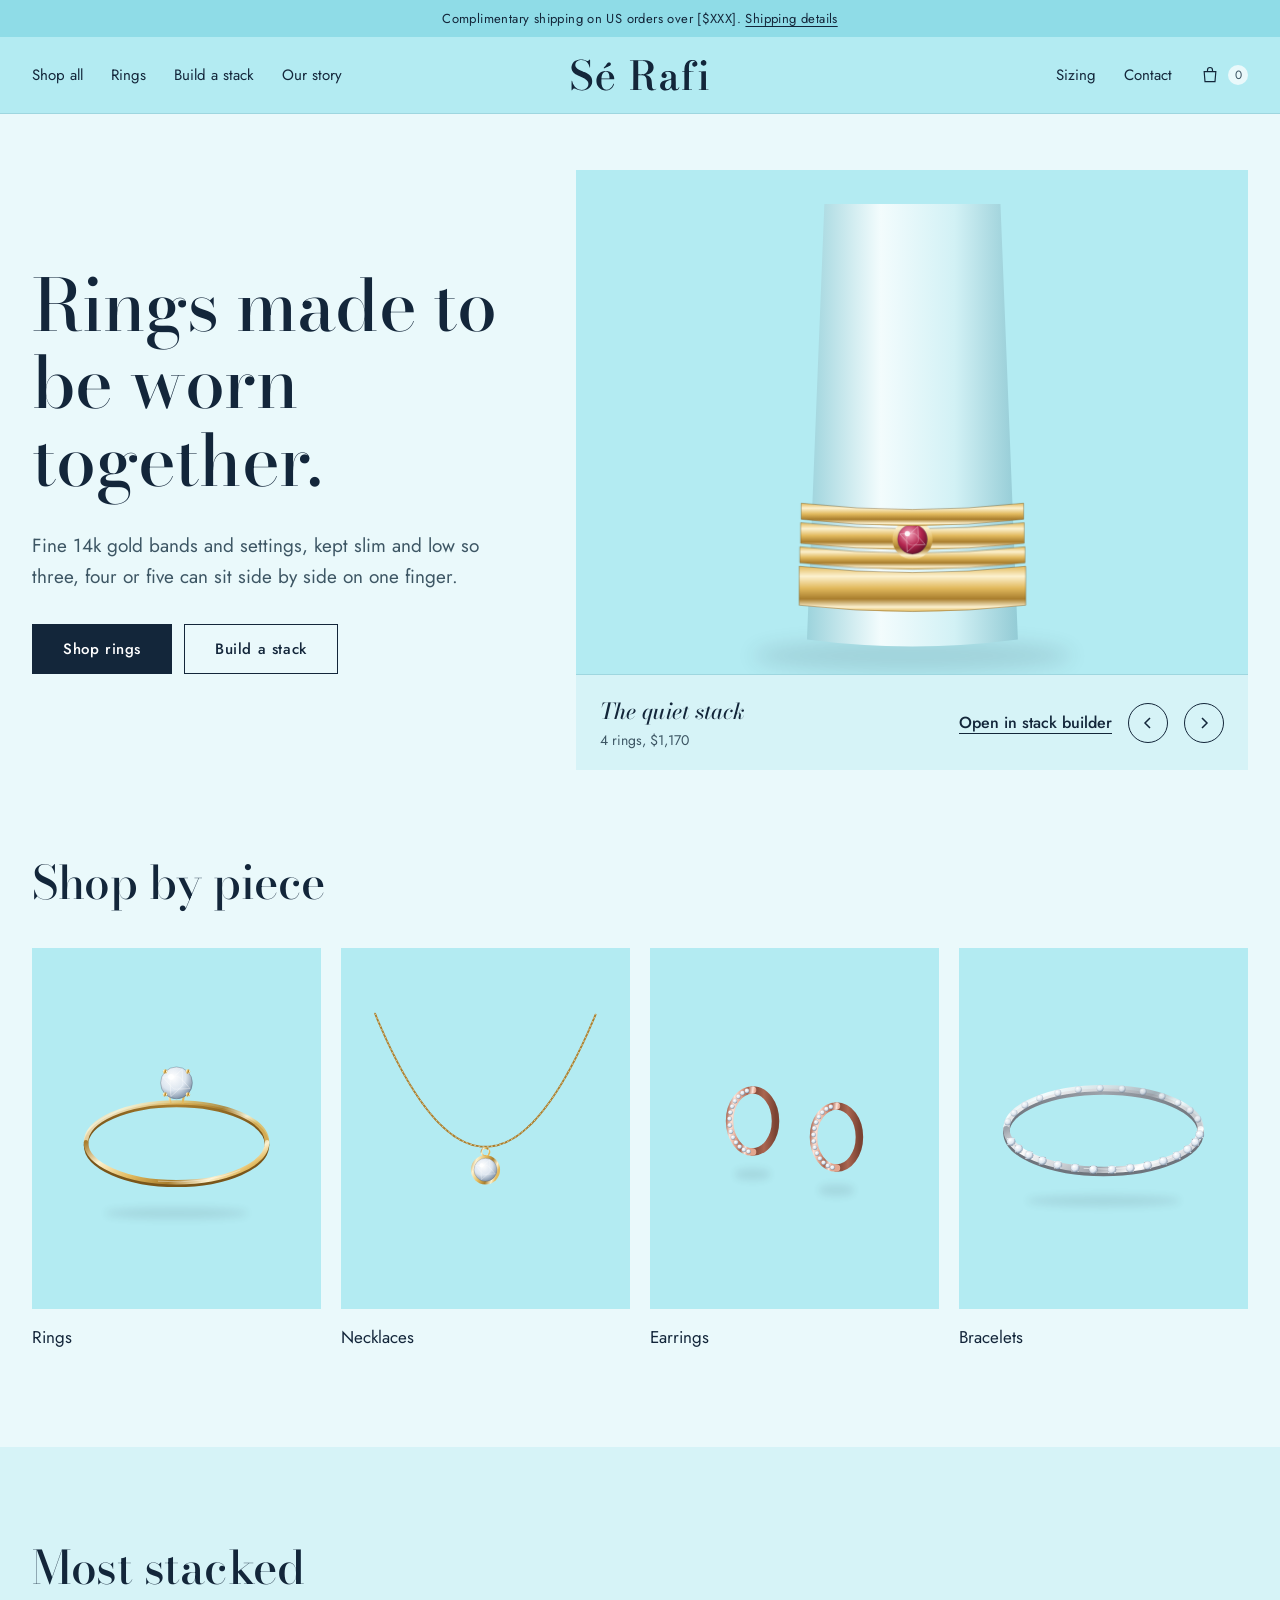
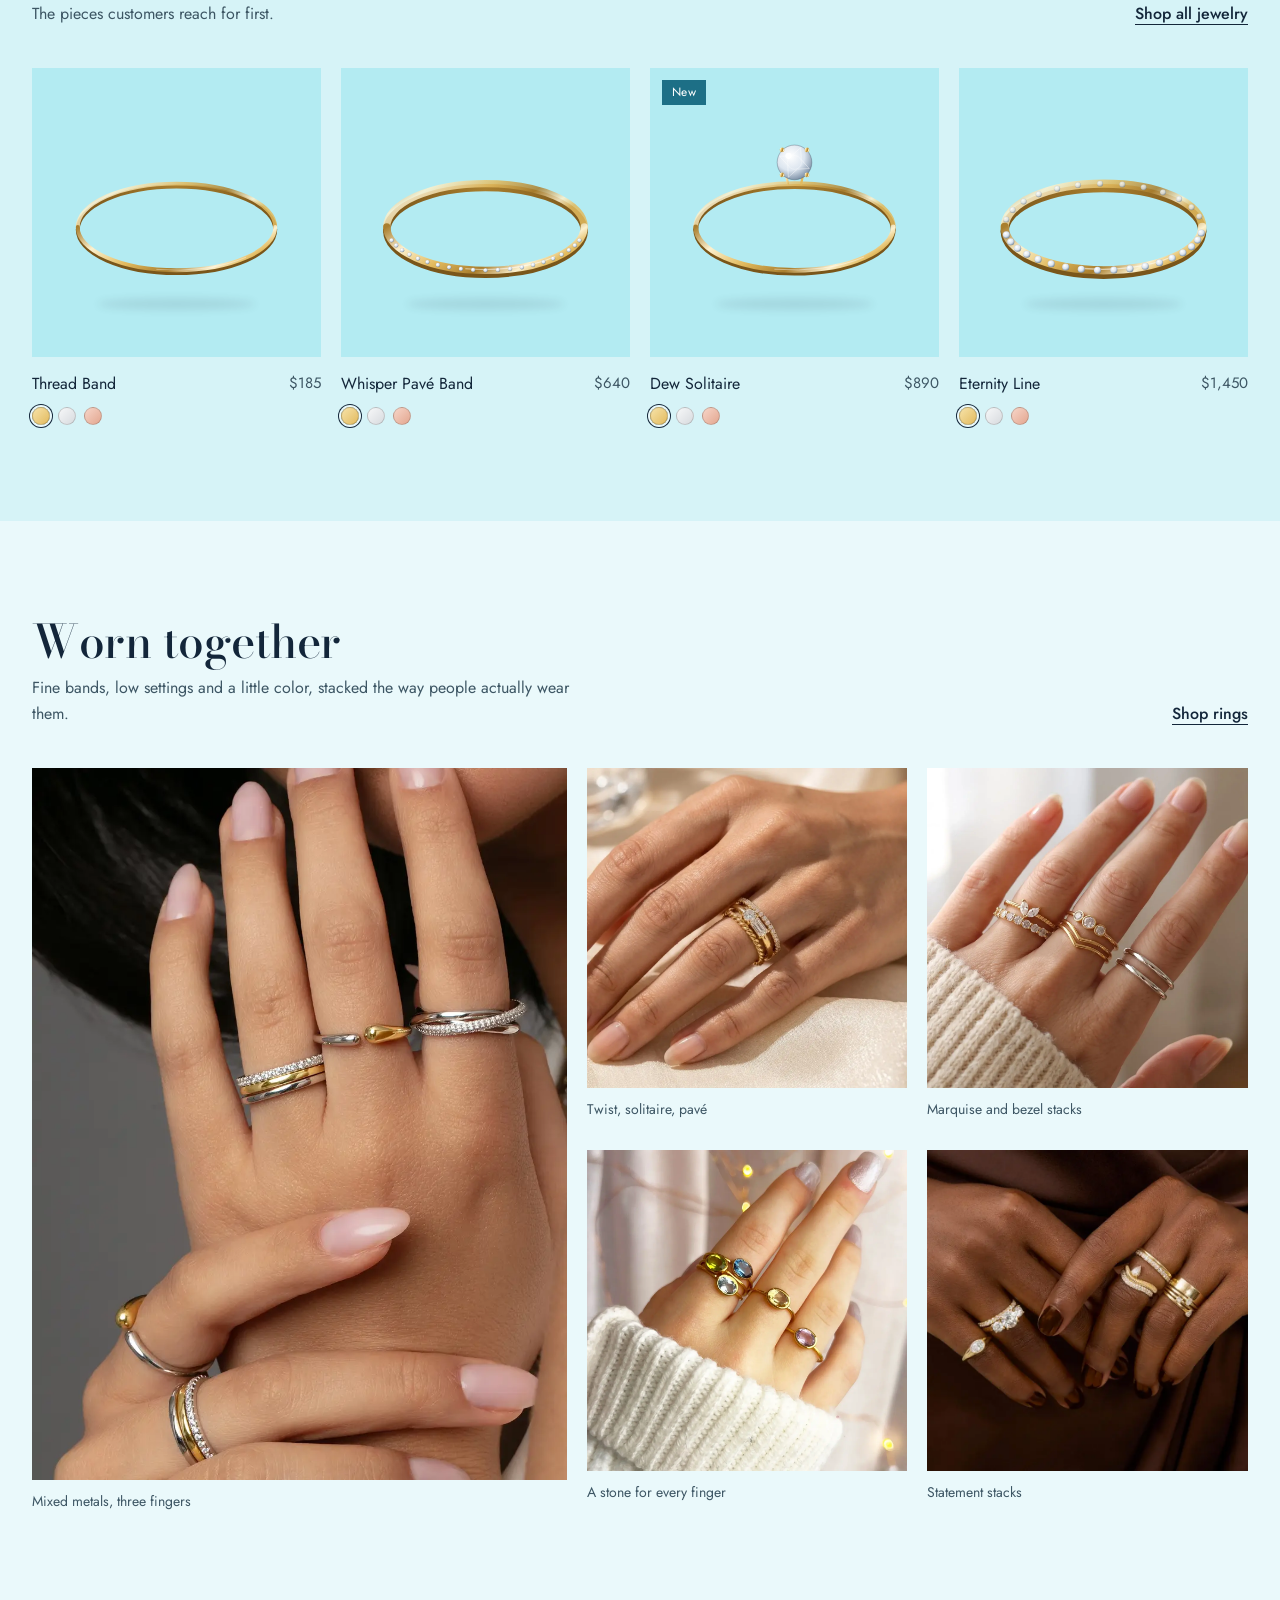
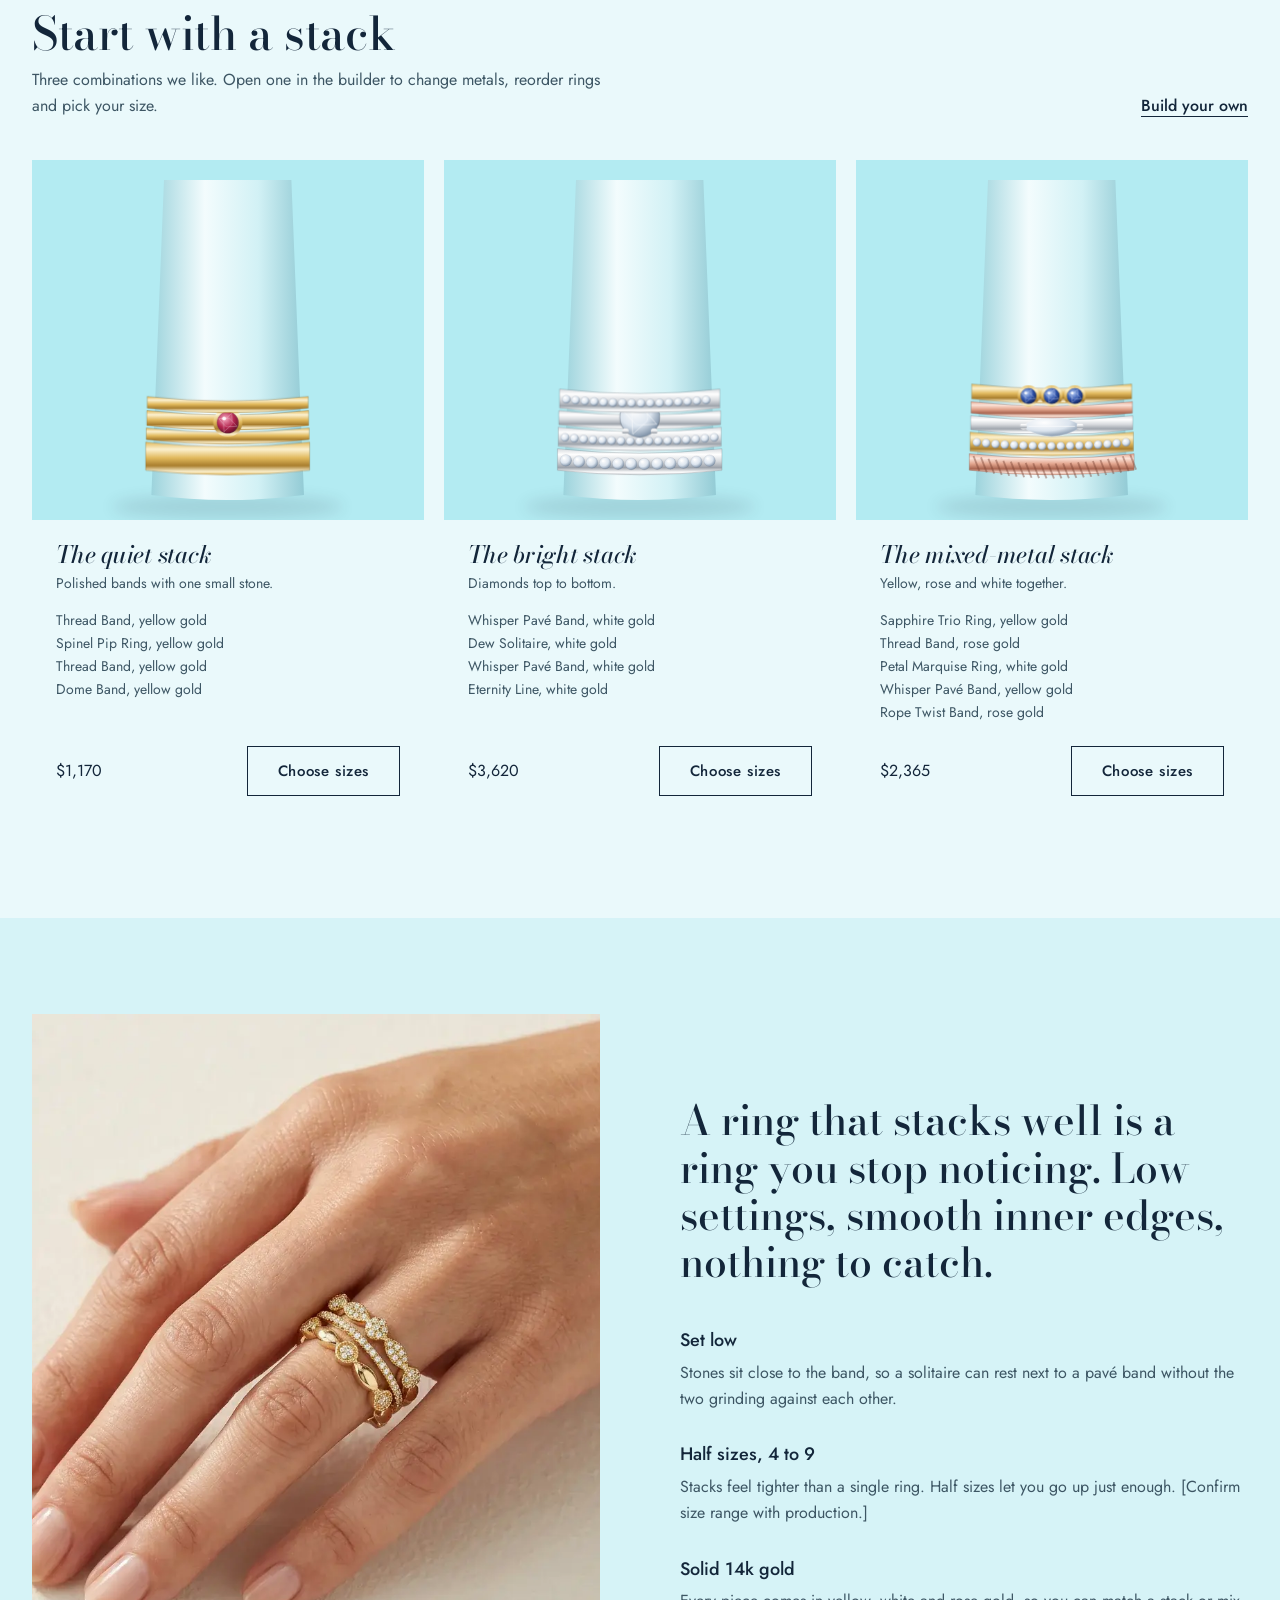
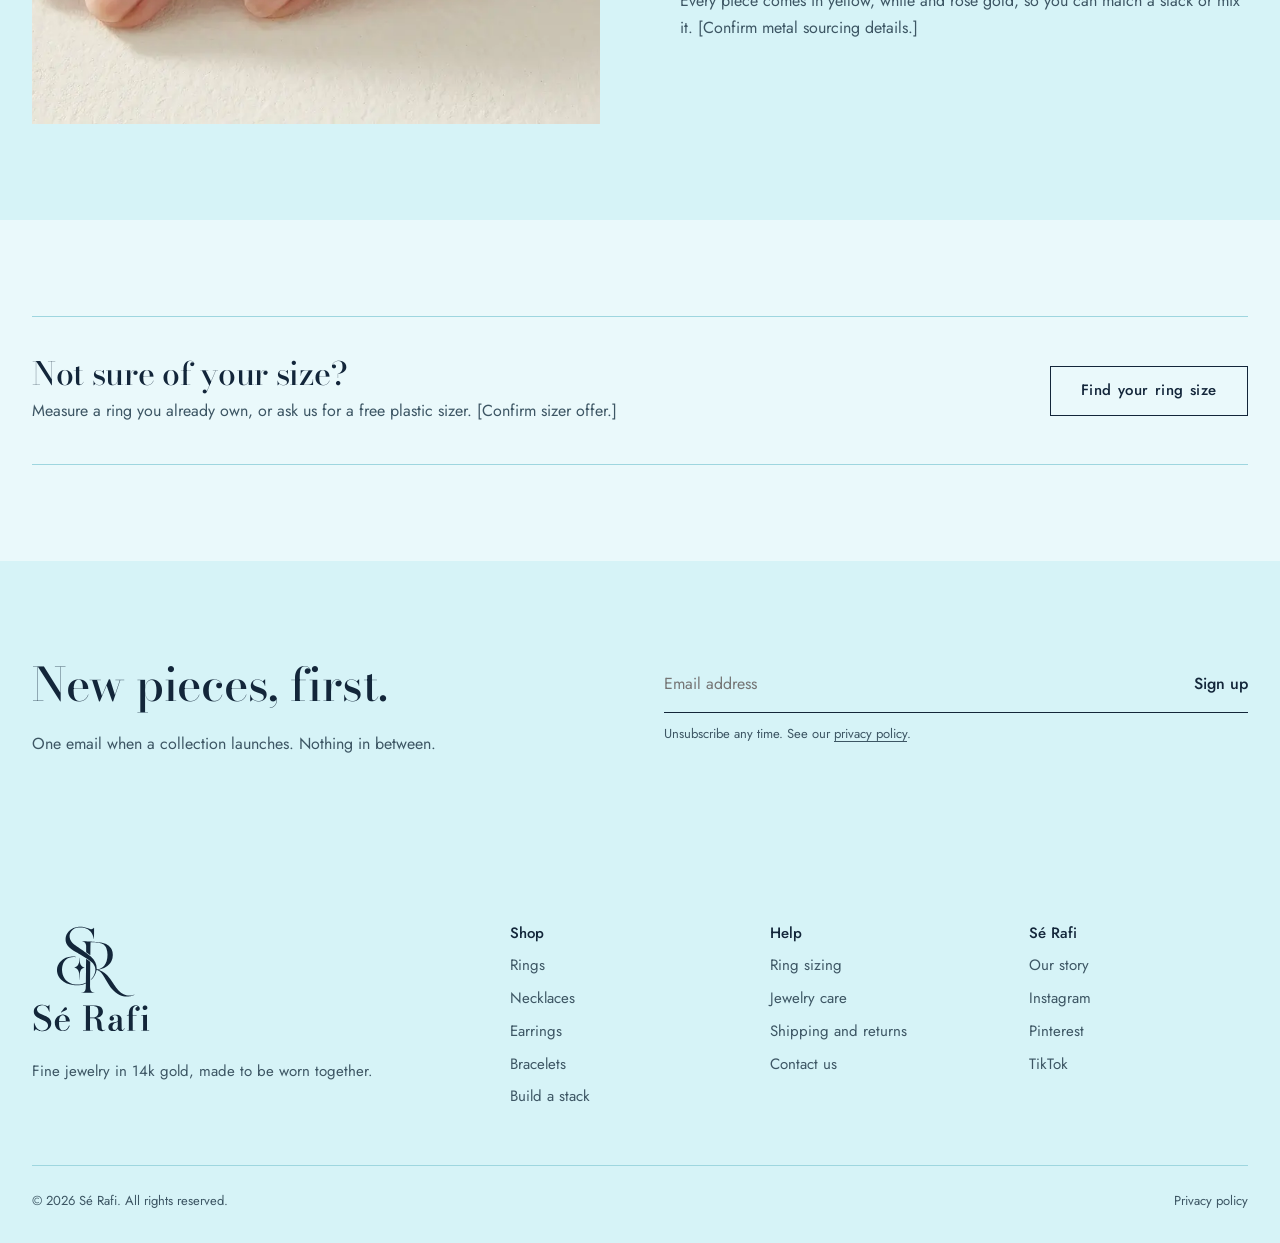
==== commit 8849af21: "Add Sé Rafi logos Trace the supplied wordmark, monogram and lockup to SVG and use them in the header" ====
--- a/index.html
+++ b/index.html
@@ -74,7 +74,7 @@
         <a href="contact/" class="only-sm">Contact</a>
       </nav>
     </div>
-    <a class="wordmark" href="./" aria-label="Sé Rafi home">Sé Rafi</a>
+    <a class="wordmark" href="./" aria-label="Sé Rafi home"><img src="assets/logo-wordmark.svg" alt="Sé Rafi" width="160" height="39"></a>
     <div class="nav-right">
       <a class="hide-sm" href="care/#sizing">Sizing</a>
       <a class="hide-sm" href="contact/">Contact</a>
@@ -206,7 +206,7 @@
   <div class="container">
     <div class="footer-grid">
       <div>
-        <a class="wordmark" href="./">Sé Rafi</a>
+        <a class="footer-logo" href="./"><img src="assets/logo-lockup.svg" alt="Sé Rafi" width="120" height="108" loading="lazy"></a>
         <p class="muted" style="max-width:24em">Fine jewelry in 14k gold, made to be worn together.</p>
       </div>
       <div>
--- a/css/style.css
+++ b/css/style.css
@@ -78,7 +78,10 @@
 .announce a { color: inherit; }
 .site-header { position: sticky; top: 0; z-index: 40; background: var(--sky); border-bottom: 1px solid var(--line); }
 .site-header .container { display: grid; grid-template-columns: 1fr auto 1fr; align-items: center; min-height: 76px; gap: 16px; }
-.wordmark { font-family: var(--display); font-weight: 500; font-variation-settings: "opsz" 28; font-size: 31px; letter-spacing: .06em; text-decoration: none; white-space: nowrap; line-height: 1; justify-self: center; }
+.wordmark { display: block; justify-self: center; line-height: 0; }
+.wordmark img { height: 34px; width: auto; }
+.footer-logo { display: inline-block; margin-bottom: 18px; }
+.footer-logo img { height: 108px; width: auto; }
 .nav, .nav-right { display: flex; align-items: center; gap: 28px; font-size: 15px; }
 .nav-right { justify-content: flex-end; }
 .nav a, .nav-right a, .bag-btn { text-decoration: none; padding: 6px 0; border-bottom: 1px solid transparent; }
@@ -178,7 +181,6 @@
 /* Footer */
 .site-footer { background: var(--mist); padding: 72px 0 32px; margin-top: 0; font-size: 15px; }
 .footer-grid { display: grid; grid-template-columns: 2fr 1fr 1fr 1fr; gap: 40px; }
-.site-footer .wordmark { display: inline-block; margin-bottom: 14px; }
 .site-footer h3 { font-family: var(--body); font-size: 15px; font-weight: 500; margin: 0 0 12px; letter-spacing: 0; }
 .site-footer ul { list-style: none; margin: 0; padding: 0; display: grid; gap: 8px; }
 .site-footer a { text-decoration: none; color: var(--hematite); }
@@ -330,7 +332,7 @@
 }
 @media (max-width: 860px) {
   .site-header .container { grid-template-columns: auto 1fr auto; min-height: 64px; }
-  .wordmark { font-size: 26px; }
+  .wordmark img { height: 26px; }
   .nav-toggle { display: inline-flex; }
   .nav { display: none; position: absolute; top: 100%; left: 0; right: 0; background: var(--sky); border-bottom: 1px solid var(--line); flex-direction: column; align-items: stretch; gap: 0; padding: 8px 32px 20px; }
   .nav.open { display: flex; }
